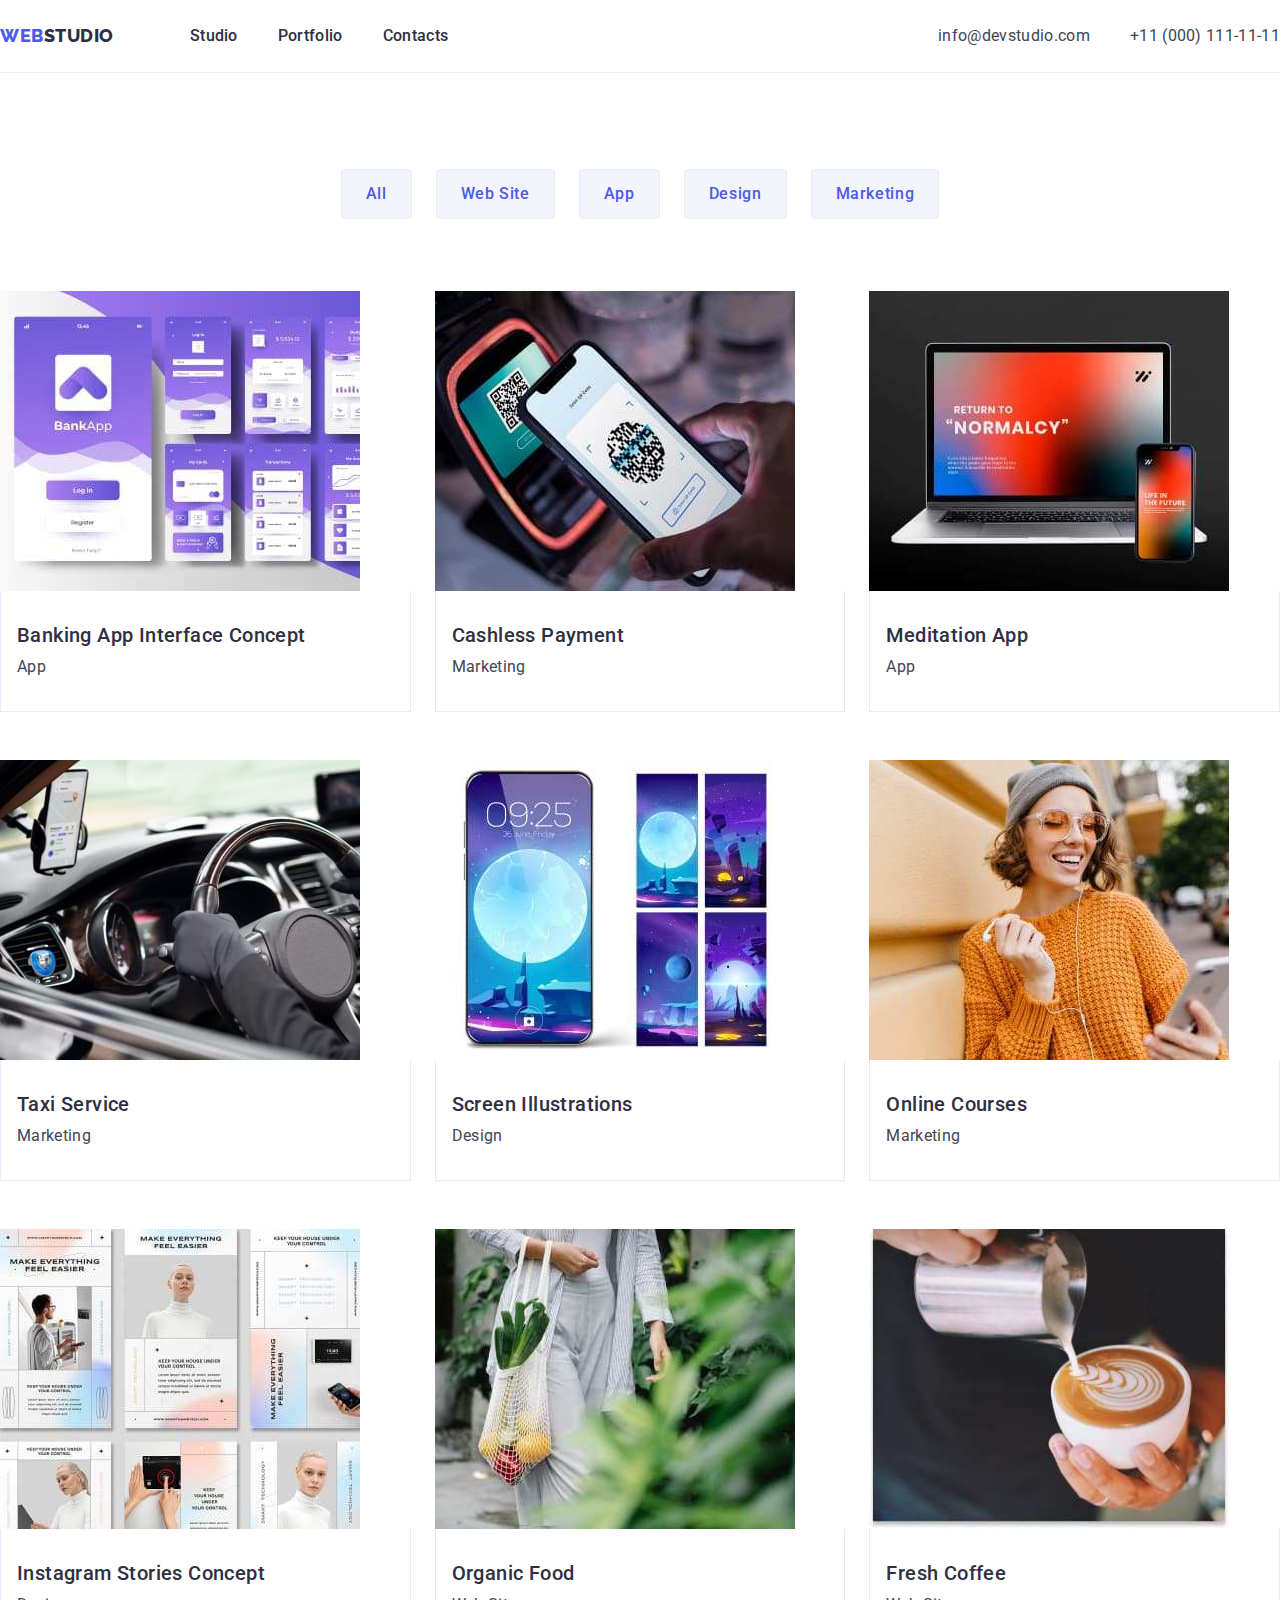
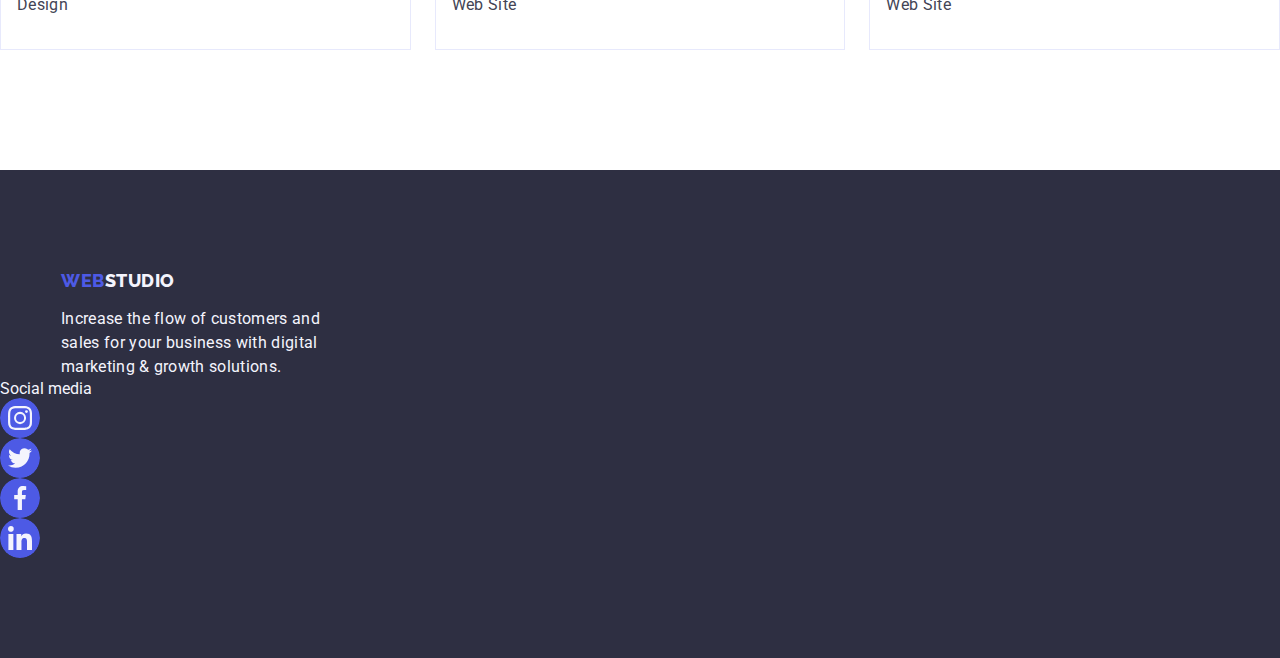
==== portfolio.html @ f2c5b23c "footer both pages" ====
<!DOCTYPE html>
<html lang="en">
  <head>
    <meta charset="UTF-8" />
    <meta name="description" content="Homework 2" />
    <meta name="viewport" content="width=device-width, initial-scale=1.0" />
    <title>Portfolio</title>

    <!-- Fonts -->
    <link rel="preconnect" href="https://fonts.googleapis.com" />
    <link rel="preconnect" href="https://fonts.gstatic.com" crossorigin />
    <link
      href="https://fonts.googleapis.com/css2?family=Raleway:wght@800&family=Roboto:wght@400;500;700;900&display=swap"
      rel="stylesheet"
    />
    <!--modern-normalize-->
    <link rel="stylesheet" href="https://cdnjs.cloudflare.com/ajax/libs/modern-normalize/2.0.0/modern-normalize.min.css" integrity="sha512-4xo8blKMVCiXpTaLzQSLSw3KFOVPWhm/TRtuPVc4WG6kUgjH6J03IBuG7JZPkcWMxJ5huwaBpOpnwYElP/m6wg==" crossorigin="anonymous" referrerpolicy="no-referrer" />
  <link rel="stylesheet" href="./css/styles.css">
  </head>
  <body class="body">
    <!-- Header -->
    <header class="header">
      <div class="container">
        <nav class="header-nav">
          <a class="header-logo-link link" href="./index.html"
            >WEB<span class="header-logo-text">Studio</span></a
          >
          <ul class="header-nav-list list">
            <li class="header-nav-item">
              <a class="header-nav-link link" href="./index.html">Studio</a>
            </li>
            <li class="header-nav-item">
              <a class="header-nav-link link" href="./portfolio.html">Portfolio</a>
            </li>
            <li class="header-nav-item">
              <a class="header-nav-link link" href="">Contacts</a>
            </li>
          </ul>
        </nav>
        <address class="header-adress">
          <ul class="header-adress-list list">
            <li class="header-adress-item">
              <a class="header-adress-link link" href="mailto:info@devstudio.com"
                >info@devstudio.com</a
              >
            </li>
            <li>
              <a class="header-adress-link link" href="tel:+110001111111">+11 (000) 111-11-11</a>
            </li>
          </ul>
        </address>
      </div>
    </header>
    <main>
      <!--Section button-->
      <section class="filters">
        <div class="container">
          <h1 class="visually-hidden">Portfolio</h1>
          <ul class="filters-buttons-list list">
            <li class="filters-buttons-item">
              <button class="filters-buttons-element" type="button">All</button>
            </li>
            <li class="filters-buttons-item">
              <button class="filters-buttons-element" type="button">Web Site</button>
            </li>
            <li class="filters-buttons-item">
              <button class="filters-buttons-element" type="button">App</button>
            </li>
            <li class="filters-buttons-item">
              <button class="filters-buttons-element" type="button">Design</button>
            </li>
            <li class="filters-buttons-item">
              <button class="filters-buttons-element" type="button">Marketing</button>
            </li>
          </ul>

          <ul class="grid list">
            <li class="grid-item">
              <a href="#" class="link">
                <img
                  class="grid-item-image"
                  src="./images/portfolio/img_banking_app.jpg"
                  alt="img_banking_app"
                  width="360"
                  height="300"
                />
                <div class="div-filters-item">
                  <h2 class="grid-item-title">Banking App Interface Concept</h2>
                  <p class="grid-item-subtitle">App</p>
                </div>
              </a>
            </li>
            <li class="grid-item">
              <a href="#" class="link">
                <img
                  class="grid-item-image"
                  src="./images/portfolio/img_cashless_payment.jpg"
                  alt="img_cashless_payment"
                  width="360"
                  height="300"
                />
                <div class="div-filters-item">
                  <h2 class="grid-item-title">Cashless Payment</h2>
                  <p class="grid-item-subtitle">Marketing</p>
                </div>
              </a>
            </li>
            <li class="grid-item">
              <a href="#" class="link">
                <img
                  class="grid-item-image"
                  src="./images/portfolio/img_meditation_app.jpg"
                  alt="img_meditation_app"
                  width="360"
                  height="300"
                />
                <div class="div-filters-item">
                  <h2 class="grid-item-title">Meditation App</h2>
                  <p class="grid-item-subtitle">App</p>
                </div>
              </a>
            </li>
            <li class="grid-item">
              <a href="#" class="link">
                <img
                  class="grid-item-image"
                  src="./images/portfolio/img_taxi_service.jpg"
                  alt="img_taxi_service"
                  width="360"
                  height="300"
                />
                <div class="div-filters-item">
                  <h2 class="grid-item-title">Taxi Service</h2>
                  <p class="grid-item-subtitle">Marketing</p>
                </div>
              </a>
            </li>

            <li class="grid-item">
              <a href="#" class="link">
                <img
                  class="grid-item-image"
                  src="./images/portfolio/img_screen_illustrations.jpg"
                  alt="img_screen_illustrations"
                  width="360"
                  height="300"
                />
                <div class="div-filters-item">
                  <h2 class="grid-item-title">Screen Illustrations</h2>
                  <p class="grid-item-subtitle">Design</p>
                </div>
              </a>
            </li>

            <li class="grid-item">
              <a href="#" class="link">
                <img
                  class="grid-item-image"
                  src="./images/portfolio/img_online_courses.jpg"
                  alt="img_online_courses"
                  width="360"
                  height="300"
                />
                <div class="div-filters-item">
                  <h2 class="grid-item-title">Online Courses</h2>
                  <p class="grid-item-subtitle">Marketing</p>
                </div>
              </a>
            </li>
            <li class="grid-item">
              <a href="#" class="link">
                <img
                  class="grid-item-image"
                  src="./images/portfolio/img_instagram_stories.jpg"
                  alt="img_instagram_stories"
                  width="360"
                  height="300"
                />
                <div class="div-filters-item">
                  <h2 class="grid-item-title">Instagram Stories Concept</h2>
                  <p class="grid-item-subtitle">Design</p>
                </div>
              </a>
            </li>
            <li class="grid-item">
              <a href="#" class="link">
                <img
                  class="grid-item-image"
                  src="./images/portfolio/img_organic_food.jpg"
                  alt="img_organic_food"
                  width="360"
                  height="300"
                />
                <div class="div-filters-item">
                  <h2 class="grid-item-title">Organic Food</h2>
                  <p class="grid-item-subtitle">Web Site</p>
                </div>
              </a>
            </li>
            <li class="grid-item">
              <a href="#" class="link">
                <img
                  class="grid-item-image"
                  src="./images/portfolio/img_fresh_coffee.jpg"
                  alt="img_fresh_coffee"
                  width="360"
                  height="300"
                />
                <div class="div-filters-item">
                  <h2 class="grid-item-title">Fresh Coffee</h2>
                  <p class="grid-item-subtitle">Web Site</p>
                </div>
              </a>
            </li>
          </ul>
        </div>
      </section>
    </main>
     <!-- Footer section -->
     <footer class="footer">
      <div class="footer-container">
        <div class="footer-info"></div>
        <a class="footer-logo-link link" href="./index.html"
          >WEB<span class="footer-logo-text">Studio</span></a
        >
        <p class="footer-subject">
          Increase the flow of customers and sales for your business with digital marketing & growth
          solutions.
        </p>
      </div>

      <div class="footer-links">
        <p class="footer-title">Social media</p>
        <ul class="list social-list">
          <li class="socials-link">
            <a
              class="footer-socials-link"
              href="https://instagram.com"
              target="_blank"
              rel="noopener noreferrer"
              aria-label="Instagram link"
            >
              <svg class="social-icon" width="24" height="24">
                <use href="./spike.svg#icon-instagram"></use>
              </svg>
            </a>
          </li>
          <li class="socials-link">
            <a
              class="footer-socials-link"
              href="https://twitter.com"
              target="_blank"
              rel="noopener noreferrer"
              aria-label="twitter link"
            >
              <svg class="social-icon" width="24" height="24">
                <use href="./spike.svg#icon-twitter"></use>
              </svg>
            </a>
          </li>
          <li class="socials-link">
            <a
              class="footer-socials-link"
              href="https://facebook.com"
              target="_blank"
              rel="noopener noreferrer"
              aria-label="Facebook link"
            >
              <svg class="social-icon" width="24" height="24">
                <use href="./spike.svg#icon-facebook"></use>
              </svg>
            </a>
          </li>
          <li class="socials-link">
            <a
              class="footer-socials-link"
              href="https://www.linkedin.com"
              target="_blank"
              rel="noopener noreferrer"
              aria-label="Linkedin link"
            >
              <svg class="social-icon" width="24" height="24">
                <use href="./spike.svg#icon-linkedin"></use>
              </svg>
            </a>
          </li>
        </ul>
      </div>
    </div>
  </footer>
  <script src="./modal.js"></script>
  </body>
</html>
---- css/styles.css ----
:root {
  /* Fonts */
  --roboto-font: 'Roboto', sans-serif;
  --raleway-font: 'Raleway', sans-serif;
  --iris-cl: #4d5ae5;
  --ocean-cl: #404bbf;
  --navyblue-cl: #2e2f42;
  --green-cl: #31d0aa;
  --slate-cl: #434455;
  --lightslate-cl: #8e8f99;
  --cornflower-cl: #e7e9fc;
  --cloud-cl: #f4f4fd;
  --navyblue-modal-cl: #2e2f42;
  --dairy-cl: #fcfcfc;
  --white-cl: #fff;
}

/*reset*/
h1,
h2,
h3,
h4,
h5,
h6,
p,
ul {
  margin: 0;
  padding: 0;
}

.body {
  font-family: var(--roboto-font);
  background-color: var(--white-cl);
  color: var(--slate-cl);
  margin: 0;
}

button {
  font: var(--roboto-font);
  background: none;
  border: none;
  cursor: pointer;
}

img {
  display: block;
}

.footer-container {
  width: 1158px;
  padding: 0 15px;
  margin: 0 auto;
}

.header .container {
  display: flex;
  align-items: center;
}

.list {
  list-style: none;
  margin: 0;
  padding-left: 0;
}

.link {
  text-decoration: none;
}

.header {
  border-bottom: 1px solid #e7e9fc;
}

.header-adress-list {
  display: flex;
  gap: 40px;
}

.footer {
  background-color: var(--navyblue);
  padding: 100px 0 100px;
}
.header-nav {
  display: flex;
  margin-right: auto;
  align-items: center;
}
.header-logo-link {
  margin-right: 76px;
  align-items: center;
}

.header-logo-link,
.footer-logo-link {
  display: inline-flex;
  font-family: var(--raleway-font);
  font-size: 18px;
  font-weight: 800;
  line-height: 1.17;
  letter-spacing: 0.54px;
  text-transform: uppercase;
  /*text-align: left;*/
  color: var(--iris-cl);
}

.header-logo-link:hover,
.header-logo-link:focus {
  color: var(--ocean-cl);
}

.header-logo-text {
  color: var(--navyblue-cl);
  font-family: var(--raleway-font-cl);
}

.footer-logo-text {
  font-family: var(--raleway-font-cl);
  color: var(--cloud-cl);
}

.header-nav-list {
  display: flex;
  gap: 40px;
}

.header-nav-list .header-nav-link a:hover,
.header-nav-list .header-nav-link a:focus,
.header-adress-list .header-adress-item a:hover,
.header-adress-list .header-adress-item a:focus {
  color: var(--ocean-cl);
}

.header-nav-item {
}
.header-nav-link {
  font-size: 16px;
  font-weight: 500;
  line-height: 1.5;
  letter-spacing: 0.02em;
  text-align: left;
  color: var(--navyblue-cl);
  padding: 24px 0;
  display: block;
}

.header-nav-link:hover,
.header-nav-link:focus {
  color: var(--ocean-cl);
}

.header-adress {
  font-size: 16px;
  line-height: 24px;
  letter-spacing: 0.02em;
  text-align: left;
  color: var(--slate-cl);
  font-style: normal;
}
.header-adress-item {
}
.header-adress-link {
  font-size: 16px;
  line-height: 24px;
  letter-spacing: 0.02em;
  text-align: left;
  color: var(--slate-cl);
  padding: 24px 0;
  display: block;
}

.hero-section {
  background-color: var(--navyblue-cl);
  padding: 188px 0;
}
.hero-section-title {
  font-size: 56px;
  font-weight: 700;
  line-height: 1.07em;
  letter-spacing: 0.02em;
  text-align: center;
  color: var(--white-cl);
  max-width: 496px;
  margin-right: auto;
  margin-left: auto;
  margin-bottom: 48px;
}
.hero-section-button {
  font-family: inherit;
  font-size: 16px;
  font-weight: 500;
  line-height: 24px;
  letter-spacing: 0.04em;
  background-color: var(--iris-cl);
  color: var(--white-cl);
  cursor: pointer;
  display: block;
  min-width: 169px;
  height: 56px;
  border: none;
  border-radius: 4px;
  margin-right: auto;
  margin-left: auto;
}

.hero-section-button:hover,
.hero-section-button:focus {
  background-color: var(--ocean-cl);
}

.features-section {
  padding-top: 120px;
  padding-bottom: 120px;
}
.visually-hidden {
  position: absolute;
  width: 1px;
  height: 1px;
  margin: -1px;
  border: 0;
  padding: 0;
  white-space: nowrap;
  clip-path: inset(100%);
  clip: rect(0 0 0 0);
  overflow: hidden;
}

.features-section-list {
  list-style: none;
  display: flex;
  gap: 24px;
}
.features-section-element {
  margin: 0;
  padding-left: 0;
  width: calc((100% - 72px) / 4);
}
.features-section-element-title {
  font-size: 20px;
  font-weight: 500;
  line-height: 24px;
  letter-spacing: 0.02em;
  /*text-align: left;*/
  color: var(--navyblue-cl);
  margin-bottom: 8px;
}
.features-section-element-description {
  font-size: 16px;
  line-height: 24px;
  letter-spacing: 0.02em;
  /*text-align: left;*/
  color: var(--slate-cl);
}
.projects-section {
  padding-bottom: 120px;
}

.projects-section-title {
  font-size: 36px;
  line-height: 1.11em;
  letter-spacing: 0.02em;
  text-align: center;
  color: var(--navyblue-cl);
  text-transform: capitalize;
  margin-bottom: 72px;
}
.team-section-title {
  font-size: 36px;
  line-height: 1.11em;
  letter-spacing: 0.02em;
  text-align: center;
  color: var(--navyblue-cl);
  text-transform: capitalize;
  margin-bottom: 72px;
}

.projects-section-list {
  display: flex;
  gap: 24px;
}
.projects-section-element {
  flex-basis: calc((100% - 3 * 24px) / 4);
  margin: 0;
  padding-left: 0;
}
.projects-section-image {
}

.team-member {
  padding: 32px 0;
}

.team-section {
  background-color: var(--cloud-cl);
  padding: 120px 0;
}

.team-section-list {
  display: flex;
  gap: 24px;
}
.team-section-element {
  background-color: var(--white-cl);
  flex-basis: calc((100% - 3 * 24px) / 4);
  border-radius: 0px 0px 4px 4px;
}
.team-section-image {
}
.team-section-name {
  font-size: 20px;
  font-weight: 500;
  line-height: 24px;
  letter-spacing: 0.02em;
  text-align: center;
  color: var(--navyblue-cl);
  margin-bottom: 8px;
}
.team-section-position {
  font-size: 16px;
  line-height: 24px;
  letter-spacing: 0.02em;
  text-align: center;
  color: var(--slate-cl);
}

.footer {
  background-color: var(--navyblue-cl);
  padding: 100px 0;
}

.footer,
.footer-subject {
  color: var(--cloud-cl);
}

.footer-subject {
  font-size: 16px;
  line-height: 1.5;
  letter-spacing: 0.02em;
  max-width: 264px;
}

/* portfolio css style*/

.div-filters-item {
  padding: 32px 16px;
  border: 1px solid #e7e9fc;
  border-top: none;
}
.header-nav {
}

.header-nav-list {
}
.header-nav-item {
}
.header-nav-link {
}
.header-adress {
}
.list {
}
.header-adress-item {
}
.header-adress-link {
}
.filters {
  padding: 96px 0 120px 0;
}

.filters-buttons-item {
}
.filters-buttons-element:hover,
.filters-buttons-element:focus {
  color: var(--white-cl);
  background-color: var(--ocean-cl);
  border: 1px solid transparent;
}

.filters-buttons-element {
  font-size: 16px;
  font-weight: 500;
  line-height: 24px;
  letter-spacing: 0.04em;
  text-align: center;
  background-color: var(--cloud-cl);
  color: var(--iris-cl);
  font-family: var(--roboto-font);
  cursor: pointer;
  padding: 12px 24px;
  border: 1px solid #e7e9fc;
  border-radius: 4px;
}

.filters-buttons-list {
  display: flex;
  justify-content: center;
  gap: 24px;
  margin-bottom: 72px;
}

.filter-active {
}
.grid {
  display: flex;
  flex-wrap: wrap;
  column-gap: 24px;
  row-gap: 48px;
}
.grid-item {
  width: calc((100% - 48px) / 3);
}
.grid-item-image {
}
.grid-item-title {
  font-size: 20px;
  font-weight: 500;
  line-height: 1.2em;
  letter-spacing: 0.02em;
  /* text-align: left;*/
  color: var(--navyblue-cl);
  margin-bottom: 8px;
}

.grid-item-subtitle {
  font-size: 16px;
  line-height: 24px;
  letter-spacing: 0.02em;
  text-align: left;
  color: var(--slate-cl);
}

.footer-logo-link {
  display: inline-block;
  margin-bottom: 16px;
}

.trumb {
  display: flex;
  align-items: center;
  justify-content: center;
  height: 112px;
  background-color: #f4f4fd;
  border-radius: 4px;
  margin-bottom: 8px;
}

.features-icon{
  border-radius: 4px;
  background: var(--CLOUD, #f4f4fd);
  flex-shrink: 0;
}

.team-icon{
  fill: var(--cl-icon-fill);
}

.team-section-list{
  display: flex;
  justify-content: center;
  gap: 24px;
}

/*section 5*/
.customers-section {
  padding-top: 120px;
  padding-bottom: 120px;
}

.customers-title {
  color: var(--NAVY-BLUE, #2e2f42);
  text-align: center;
  font-family: Roboto;
  font-size: 36px;
  font-style: normal;
  font-weight: 700;
  line-height: 40px;
  letter-spacing: 0.72px;
  text-transform: capitalize;
  line-height: 1.11;
  margin-bottom: 72px;
}
.section-customers-list {
  width: calc((100% - (24px * 5)) / 6);
  height: 88px;
}
.customers-list {
  display: flex;
  gap: 24px;
}

.customers-link {
  width: 100%;
  height: 100%;
  border-radius: 4px;
  display: flex;
  align-items: center;
  justify-content: center;
  color: var(--cl-subtle_text);
  border: 1px solid currentColor;
  transition: border-color 250ms cubic-bezier(0.4, 0, 0.2, 1),
    color 250ms cubic-bezier(0.4, 0, 0.2, 1);
}
.customers-link:hover,
.customers-link:focus {
  color: var(--cl-pressed_state);
}
.customers-icon {
  fill: currentColor;
}

.footer-links .social-list {
  gap: 16px;
  width: 40px;
}

.footer-links .footer-socials-link {
  display: flex; 
  justify-content: center;
  align-items: center;
  width: 100%;
  height: 100%;
  border-radius: 50%;
}
.socials-link {
  transition: background-color 250ms cubic-bezier(0.4, 0, 0.2, 1);
  width: 40px;
  height: 40px;
}
.social-icon {
  fill: var(--cl-icon-fill);
  background-color: var(--cl-primary_brand);
  transition: background-color 250ms cubic-bezier(0.4, 0, 0.2, 1);
  border-radius: 50%;
  width: 40px;
  height: 40px;
}
.footer-socials-link {
  background-color: var(--cl-primary_brand);
  display: flex;
  transition: background-color 250ms cubic-bezier(0.4, 0, 0.2, 1); 
}
.footer-links .footer-socials-link:hover,
.footer-links .footer-socials-link:focus {
  background-color: var(--cl-success);
}


.footer-info {
  margin-right: 120px;
}

.footer-logo {
  font-family: 'Raleway', sans-serif;
  background-color: var(--cl-dark);
  font-size: 18px;
  font-weight: 800;
  line-height: 1.17;
  letter-spacing: 0.03em;
  text-transform: uppercase;
  text-align: left;
  color: var(--cl-primary_brand);
  text-decoration: none;
  margin-bottom: 16px;
  display: inline-block;
}
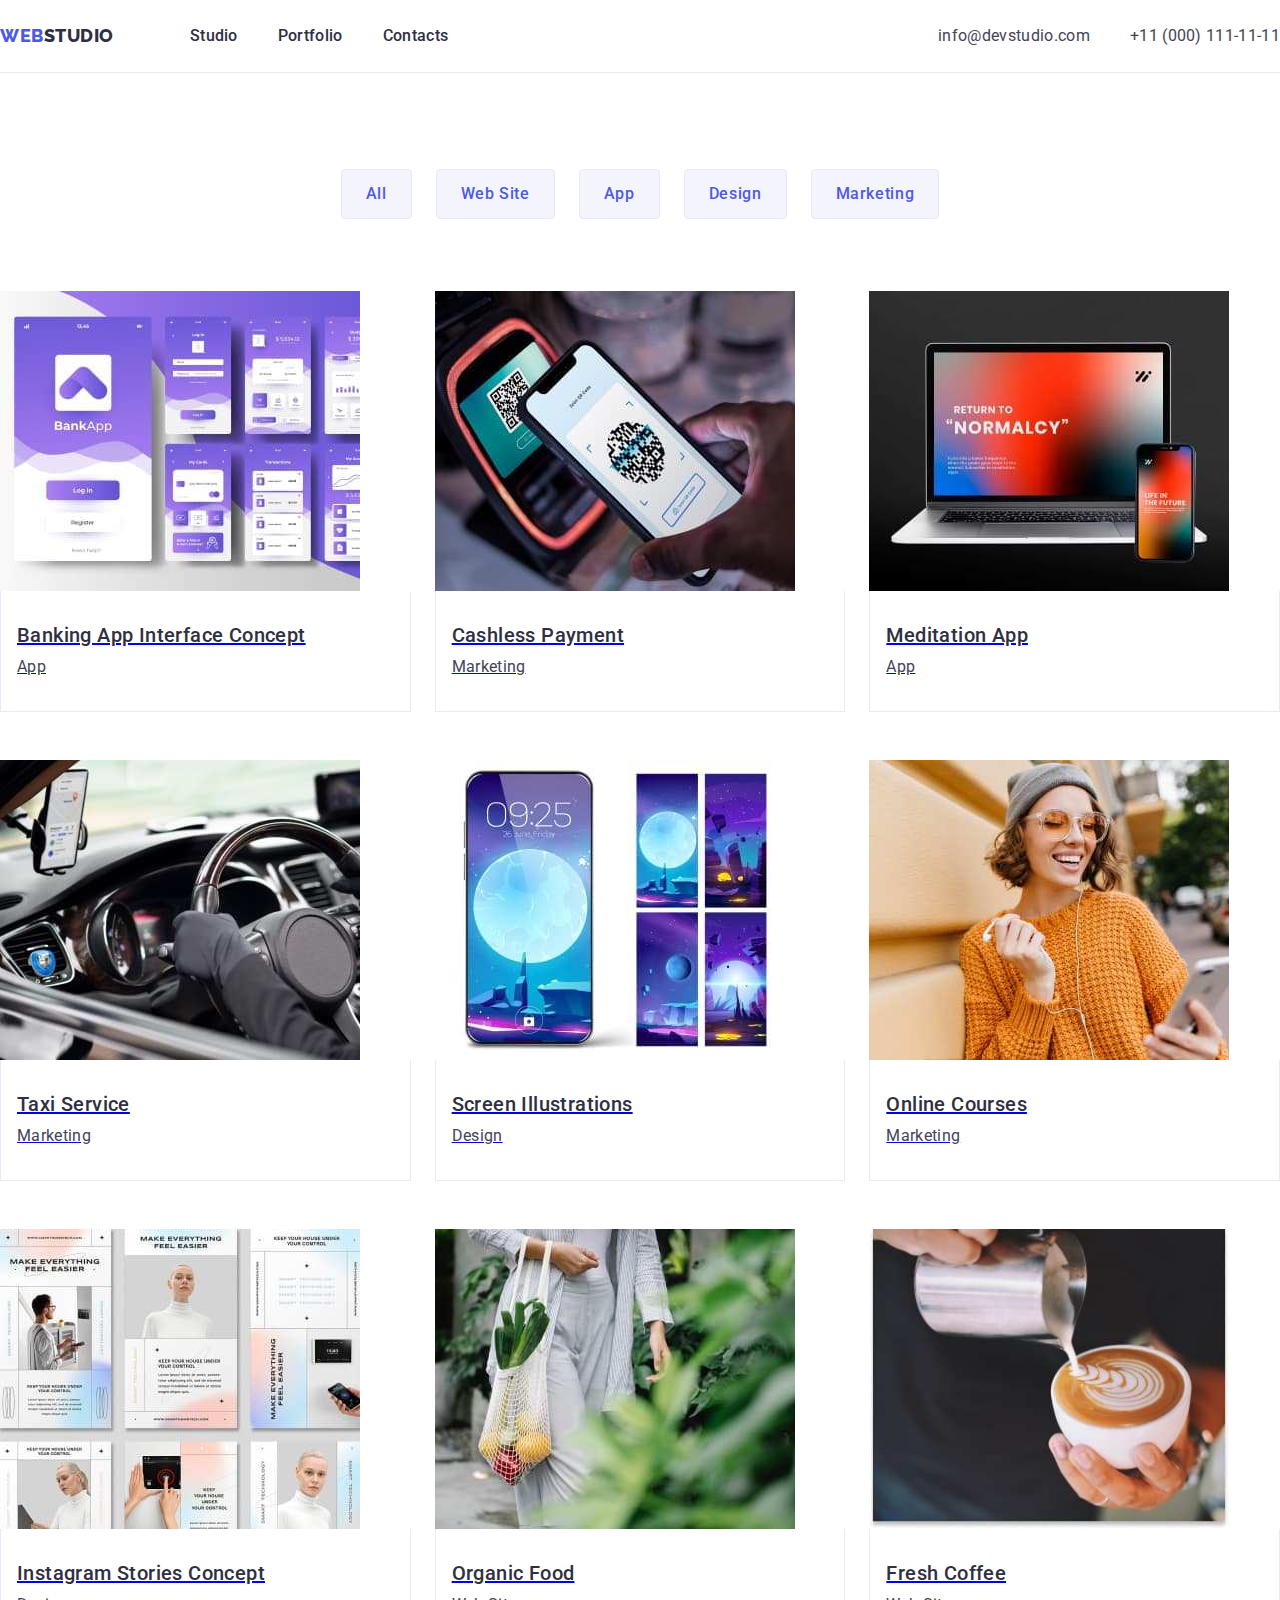
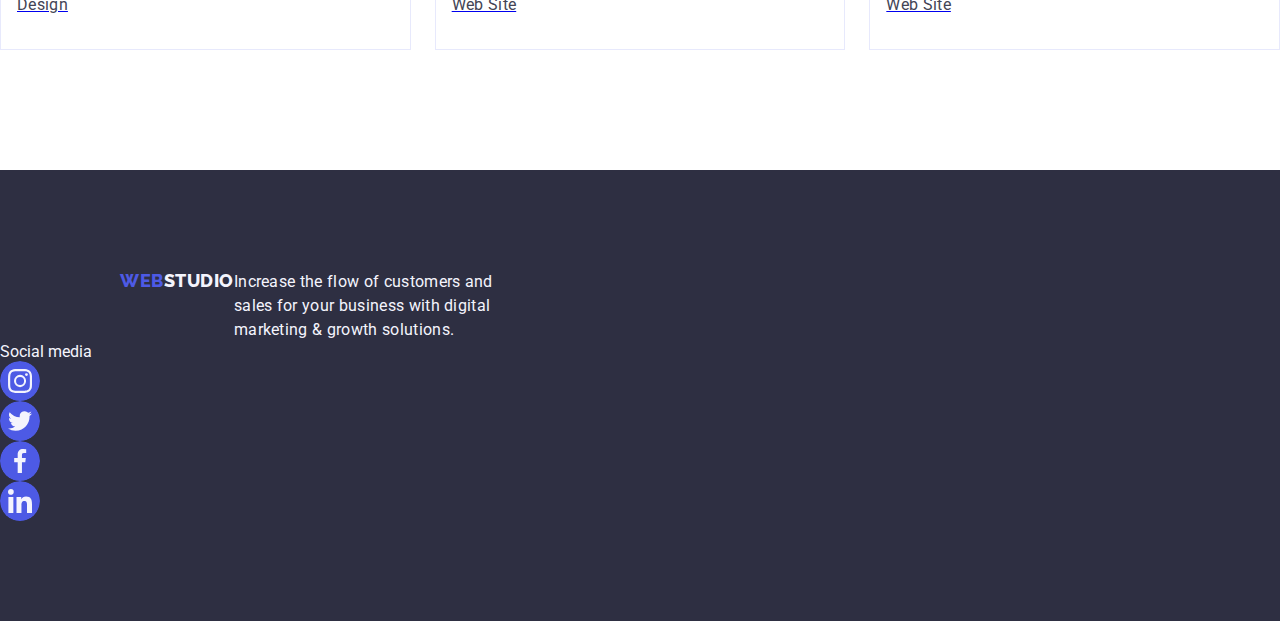
==== commit 92027143: "portfolio" ====
--- a/portfolio.html
+++ b/portfolio.html
@@ -52,7 +52,7 @@
       </div>
     </header>
     <main>
-      <!--Section button-->
+      <!--Main-->
       <section class="filters">
         <div class="container">
           <h1 class="visually-hidden">Portfolio</h1>
@@ -75,8 +75,9 @@
           </ul>
 
           <ul class="grid list">
-            <li class="grid-item">
-              <a href="#" class="link">
+            <li class="grid-item flex-element">
+              <a href="#" class="grid-link">
+                <div class="thumb"></div>
                 <img
                   class="grid-item-image"
                   src="./images/portfolio/img_banking_app.jpg"
@@ -84,14 +85,16 @@
                   width="360"
                   height="300"
                 />
+                
                 <div class="div-filters-item">
                   <h2 class="grid-item-title">Banking App Interface Concept</h2>
                   <p class="grid-item-subtitle">App</p>
                 </div>
               </a>
             </li>
-            <li class="grid-item">
-              <a href="#" class="link">
+            <li class="grid-item flex-element">
+              <a href="#" class="grid-link">
+                <div class="thumb"></div>
                 <img
                   class="grid-item-image"
                   src="./images/portfolio/img_cashless_payment.jpg"
@@ -105,8 +108,9 @@
                 </div>
               </a>
             </li>
-            <li class="grid-item">
-              <a href="#" class="link">
+            <li class="grid-item flex-element">
+              <a href="#" class="grid-link">
+                <div class="thumb"></div>
                 <img
                   class="grid-item-image"
                   src="./images/portfolio/img_meditation_app.jpg"
@@ -120,8 +124,9 @@
                 </div>
               </a>
             </li>
-            <li class="grid-item">
-              <a href="#" class="link">
+            <li class="grid-item flex-element">
+              <a href="#" class="grid-link">
+                <div class="thumb"></div>
                 <img
                   class="grid-item-image"
                   src="./images/portfolio/img_taxi_service.jpg"
@@ -136,8 +141,9 @@
               </a>
             </li>
 
-            <li class="grid-item">
-              <a href="#" class="link">
+            <li class="grid-item flex-element">
+              <a href="#" class="grid-link">
+                <div class="thumb"></div>
                 <img
                   class="grid-item-image"
                   src="./images/portfolio/img_screen_illustrations.jpg"
@@ -152,8 +158,9 @@
               </a>
             </li>
 
-            <li class="grid-item">
-              <a href="#" class="link">
+            <li class="grid-item flex-element">
+              <a href="#" class="grid-link">
+                <div class="thumb"></div>
                 <img
                   class="grid-item-image"
                   src="./images/portfolio/img_online_courses.jpg"
@@ -167,8 +174,9 @@
                 </div>
               </a>
             </li>
-            <li class="grid-item">
-              <a href="#" class="link">
+            <li class="grid-item flex-element">
+              <a href="#" class="grid-link">
+                <div class="thumb"></div>
                 <img
                   class="grid-item-image"
                   src="./images/portfolio/img_instagram_stories.jpg"
@@ -182,8 +190,9 @@
                 </div>
               </a>
             </li>
-            <li class="grid-item">
-              <a href="#" class="link">
+            <li class="grid-item flex-element">
+              <a href="#" class="grid-link">
+                <div class="thumb"></div>
                 <img
                   class="grid-item-image"
                   src="./images/portfolio/img_organic_food.jpg"
@@ -197,8 +206,9 @@
                 </div>
               </a>
             </li>
-            <li class="grid-item">
-              <a href="#" class="link">
+            <li class="grid-item flex-element">
+              <a href="#" class="grid-link">
+                <div class="thumb">
                 <img
                   class="grid-item-image"
                   src="./images/portfolio/img_fresh_coffee.jpg"
@@ -206,6 +216,7 @@
                   width="360"
                   height="300"
                 />
+                
                 <div class="div-filters-item">
                   <h2 class="grid-item-title">Fresh Coffee</h2>
                   <p class="grid-item-subtitle">Web Site</p>
--- a/css/styles.css
+++ b/css/styles.css
@@ -47,9 +47,8 @@
 }
 
 .footer-container {
-  width: 1158px;
-  padding: 0 15px;
-  margin: 0 auto;
+  display: flex;
+  align-items: baseline;
 }
 
 .header .container {
@@ -78,7 +77,8 @@
 
 .footer {
   background-color: var(--navyblue);
-  padding: 100px 0 100px;
+  padding-bottom: 100px;
+  padding-top: 100px;
 }
 .header-nav {
   display: flex;
@@ -198,8 +198,10 @@
   height: 56px;
   border: none;
   border-radius: 4px;
-  margin-right: auto;
-  margin-left: auto;
+  margin: 0 auto;
+  padding: 16px 32px;
+  box-shadow: 0px 4px 4px 0px rgba(0, 0, 0, 0.15);
+  transition: background-color 250ms cubic-bezier(0.4, 0, 0.2, 1);
 }
 
 .hero-section-button:hover,
@@ -562,4 +564,31 @@
   text-decoration: none;
   margin-bottom: 16px;
   display: inline-block;
-}+}
+
+.team-social-link {
+  width: 100%;
+  height: 100%;
+
+  background-color: #4d5ae5;
+  border-radius: 50%;
+  display: flex;
+  align-items: center;
+  justify-content: center;
+  width: 40px;
+  height: 40px;
+  fill: #f4f4fd;
+  border: 1px solid #4d5ae5;
+  transition: background-color 250ms cubic-bezier(0.4, 0, 0.2, 1);
+}
+
+.team-social-link:hover,
+.team-social-link:focus {
+  background-color: #404bbf;
+}
+
+.grid-link {
+  display: block;
+  transition: box-shadow 250ms cubic-bezier(0.4, 0, 0.2, 1);
+}
+
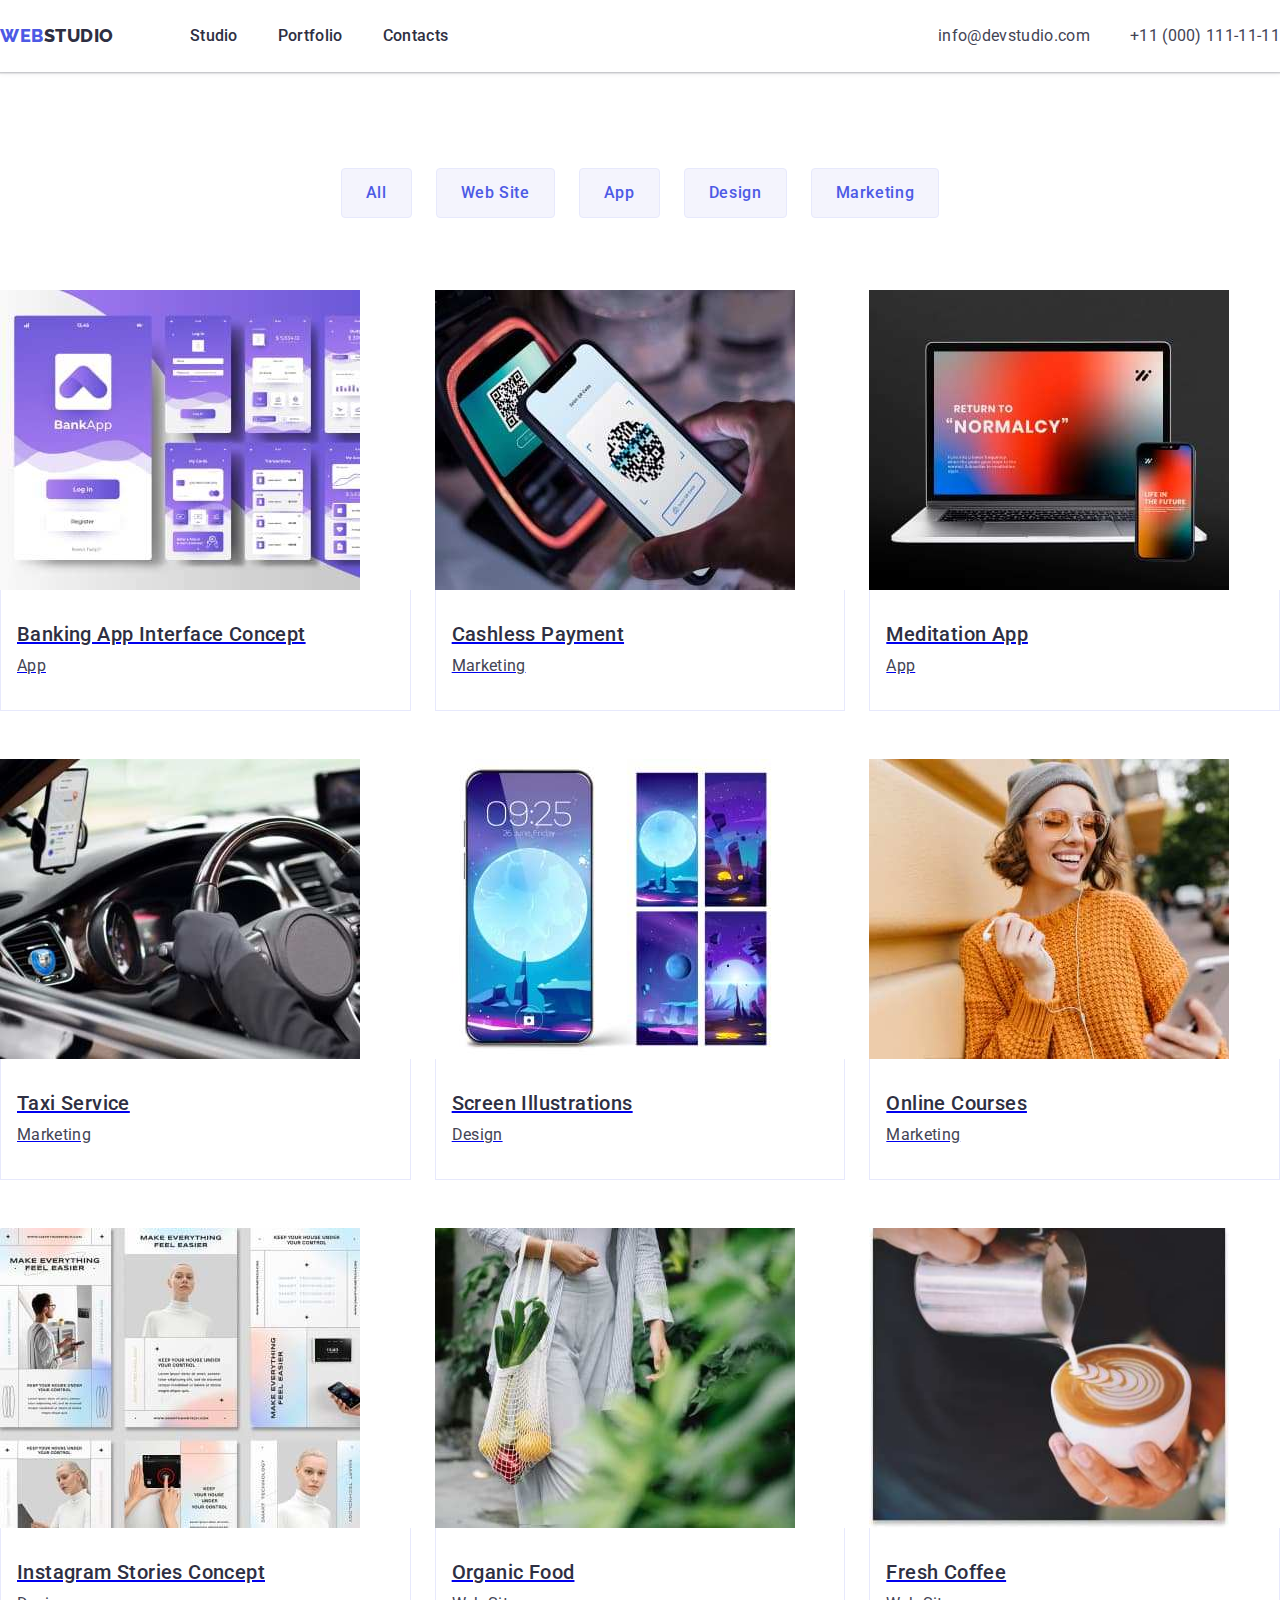
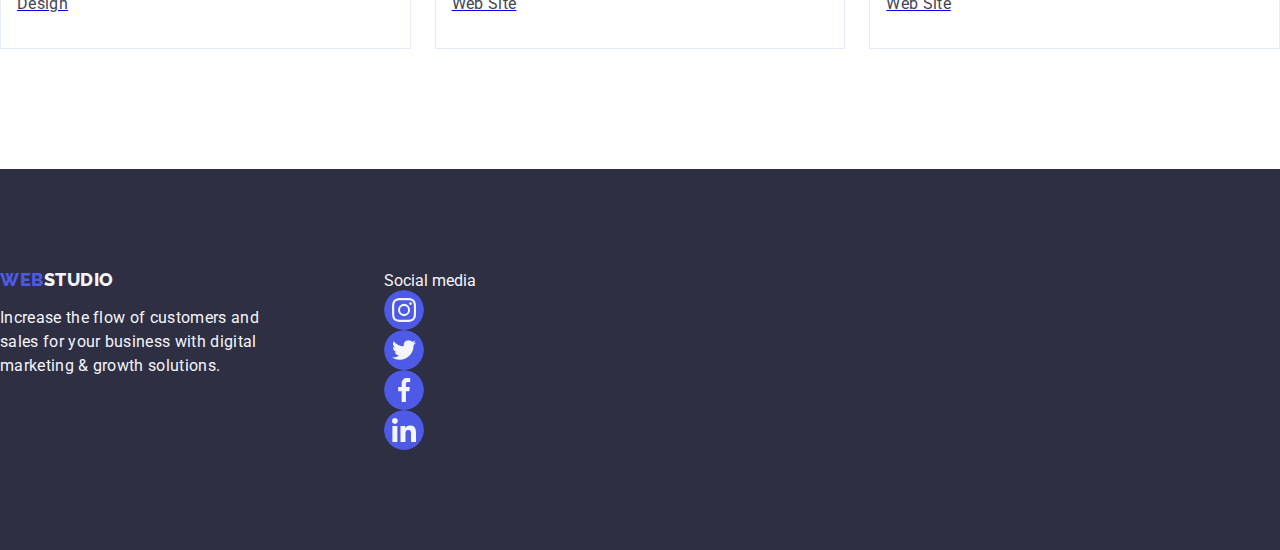
==== commit 2f2ffbfe: "footer fix <div class" ====
--- a/portfolio.html
+++ b/portfolio.html
@@ -230,7 +230,7 @@
      <!-- Footer section -->
      <footer class="footer">
       <div class="footer-container">
-        <div class="footer-info"></div>
+        <div class="footer-info">
         <a class="footer-logo-link link" href="./index.html"
           >WEB<span class="footer-logo-text">Studio</span></a
         >
@@ -252,7 +252,7 @@
               aria-label="Instagram link"
             >
               <svg class="social-icon" width="24" height="24">
-                <use href="./spike.svg#icon-instagram"></use>
+                <use href="./images/icons.svg#icon-instagram"></use>
               </svg>
             </a>
           </li>
@@ -265,7 +265,7 @@
               aria-label="twitter link"
             >
               <svg class="social-icon" width="24" height="24">
-                <use href="./spike.svg#icon-twitter"></use>
+                <use href="./images/icons.svg#icon-twitter"></use>
               </svg>
             </a>
           </li>
@@ -278,7 +278,7 @@
               aria-label="Facebook link"
             >
               <svg class="social-icon" width="24" height="24">
-                <use href="./spike.svg#icon-facebook"></use>
+                <use href="./images/icons.svg#icon-facebook"></use>
               </svg>
             </a>
           </li>
@@ -291,7 +291,7 @@
               aria-label="Linkedin link"
             >
               <svg class="social-icon" width="24" height="24">
-                <use href="./spike.svg#icon-linkedin"></use>
+                <use href="./images/icons.svg#icon-linkedin"></use>
               </svg>
             </a>
           </li>
--- a/css/styles.css
+++ b/css/styles.css
@@ -67,7 +67,9 @@
 }
 
 .header {
-  border-bottom: 1px solid #e7e9fc;
+  border-bottom: 1px solid var(--cl-accent);
+  box-shadow: 0px 2px 1px rgba(46, 47, 66, 0.08), 0px 1px 1px rgba(46, 47, 66, 0.16),
+    0px 1px 6px rgba(46, 47, 66, 0.08);
 }
 
 .header-adress-list {
@@ -82,8 +84,10 @@
 }
 .header-nav {
   display: flex;
+  align-items: center;
   margin-right: auto;
-  align-items: center;
+  position: relative;
+  color: (--ocean-cl);
 }
 .header-logo-link {
   margin-right: 76px;
@@ -171,6 +175,18 @@
 .hero-section {
   background-color: var(--navyblue-cl);
   padding: 188px 0;
+  margin: 0 auto;
+  background-color: var(--cl-dark);
+  padding: 188px 0 188px;
+  background-image: url('../images/hero/people-office.jpg');
+  background-repeat: no-repeat;
+  background-position: center;
+  background-size: cover;
+  max-width: 1440px;
+  height: 600px;
+  flex-shrink: 0;
+  background-image: linear-gradient(rgba(46, 47, 66, 0.7), rgba(46, 47, 66, 0.7)),
+    url('../images/hero/people-office.jpg');
 }
 .hero-section-title {
   font-size: 56px;
@@ -592,3 +608,61 @@
   transition: box-shadow 250ms cubic-bezier(0.4, 0, 0.2, 1);
 }
 
+
+.modal-container {
+  position: fixed;
+  top:0;
+  left:0;
+  width: 100%;
+  height: 100%;
+  background-color: rgba(46, 47, 66, 0.4);
+  transition: opacity 250ms cubic-bezier(0.4, 0, 0.2, 1), visibility 250ms cubic-bezier(0.4, 0, 0.2, 1);
+}
+
+.is-hidden {
+  opacity: 0;
+  visibility: hidden;
+  pointer-events: none;
+}
+.modal {
+  position: fixed;
+  top: 50%;
+  left: 50%;
+  transform: translate(-50%, -50%) scale(1); 
+  width: 408px;
+  min-height: 584px;
+  position: absolute;
+  background: var(--cl-modal_background); 
+  box-shadow: 0px 1px 1px rgba(0, 0, 0, 0.14), 0px 1px 3px rgba(0, 0, 0, 0.12), 0px 2px 1px rgba(0, 0, 0, 0.2);
+  border-radius: 4px;
+  transition: transform 250ms cubic-bezier(0.4, 0, 0.2, 1); 
+}
+
+.modal-btn {
+  position: absolute;
+  top: 24px;
+  right: 24px;
+  width: 24px;
+  height: 24px; 
+  border-radius: 50%; 
+  display: flex; 
+  align-items: center; 
+  justify-content: center; 
+  background-color: #e7e9fc; 
+  border: 1px solid rgba(0, 0, 0, 0.1);
+  padding: 0;
+  cursor: pointer;
+  transition: background-color 250ms cubic-bezier(0.4, 0, 0.2, 1), border 250ms cubic-bezier(0.4, 0, 0.2, 1); 
+}
+.modal-btn:hover,
+.modal-btn:focus {
+  border: none;
+  background-color: var(--cl-pressed_state);
+}
+.modal-btn:hover > .modal-btn-img ,
+.modal-btn:focus > .modal-btn-img{
+  fill: #ffffff;
+}
+.modal-btn-img {
+  transition: fill 250ms cubic-bezier(0.4, 0, 0.2, 1);
+}
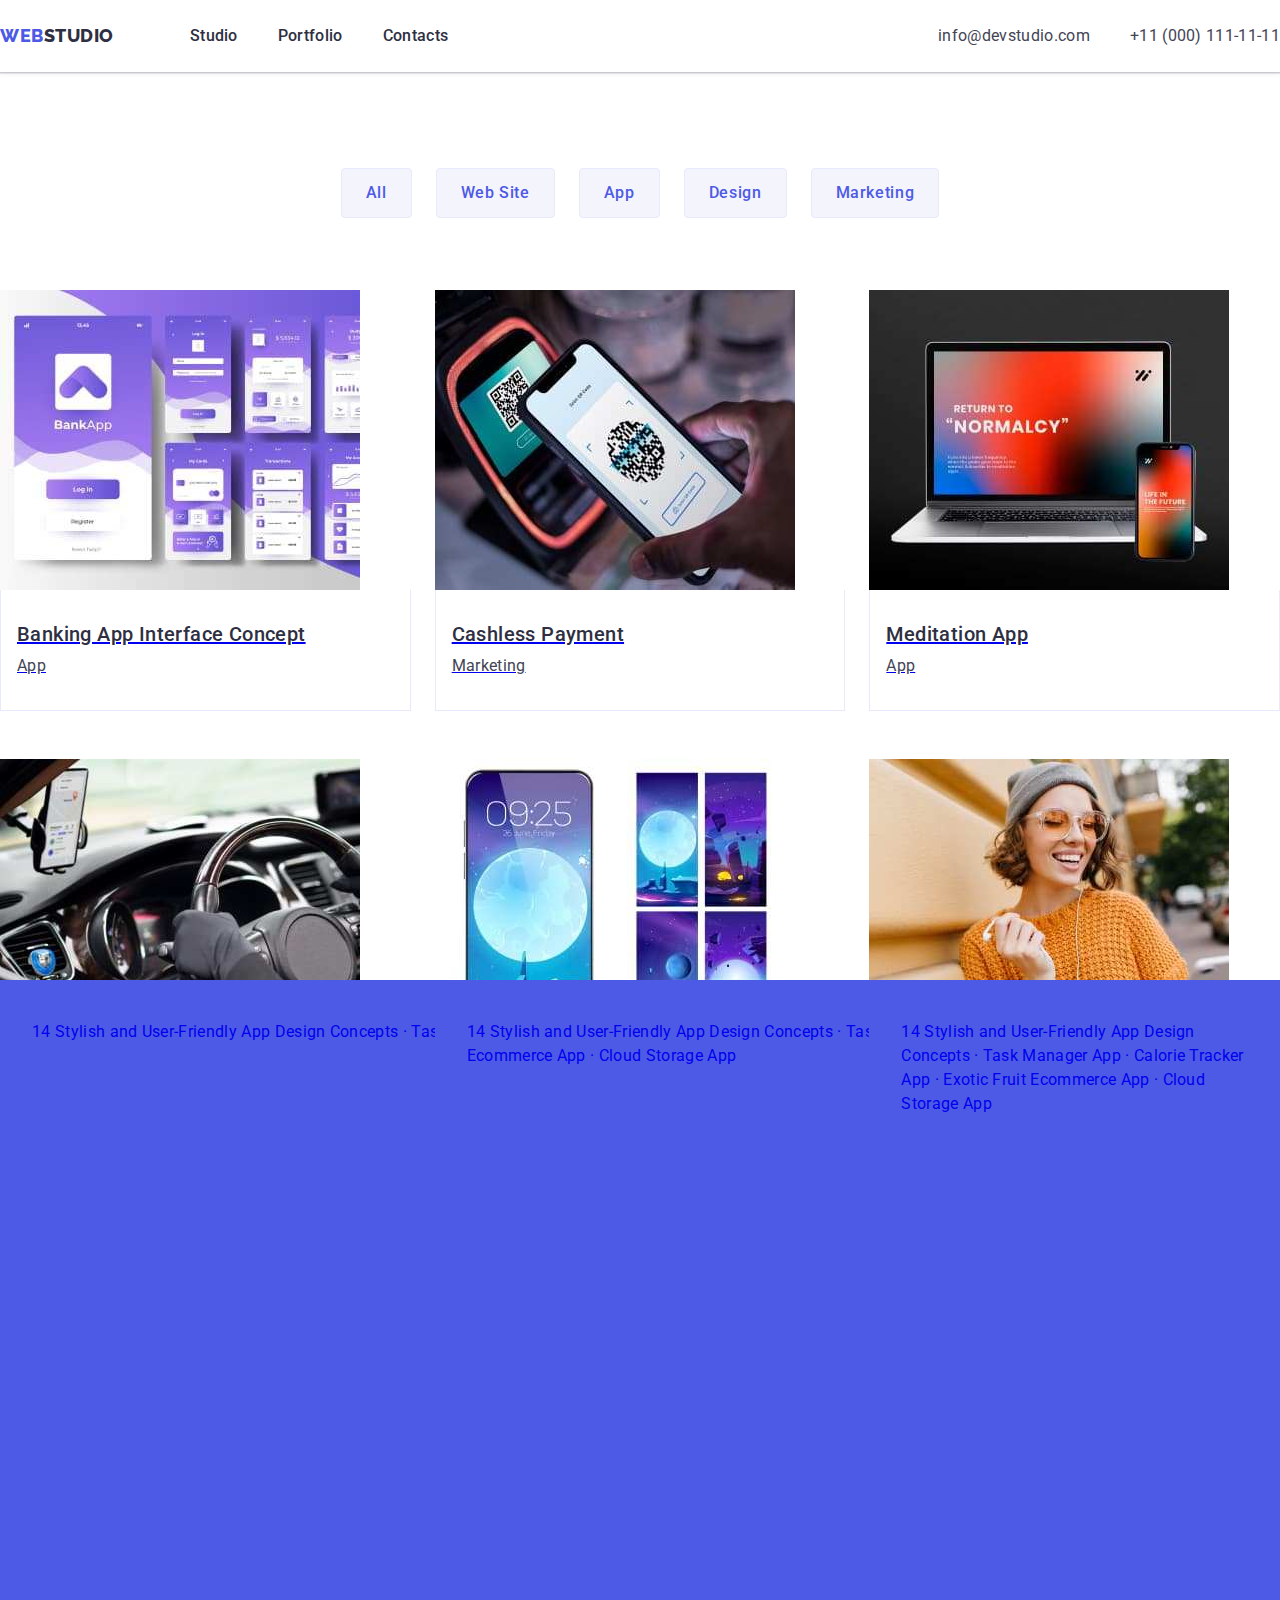
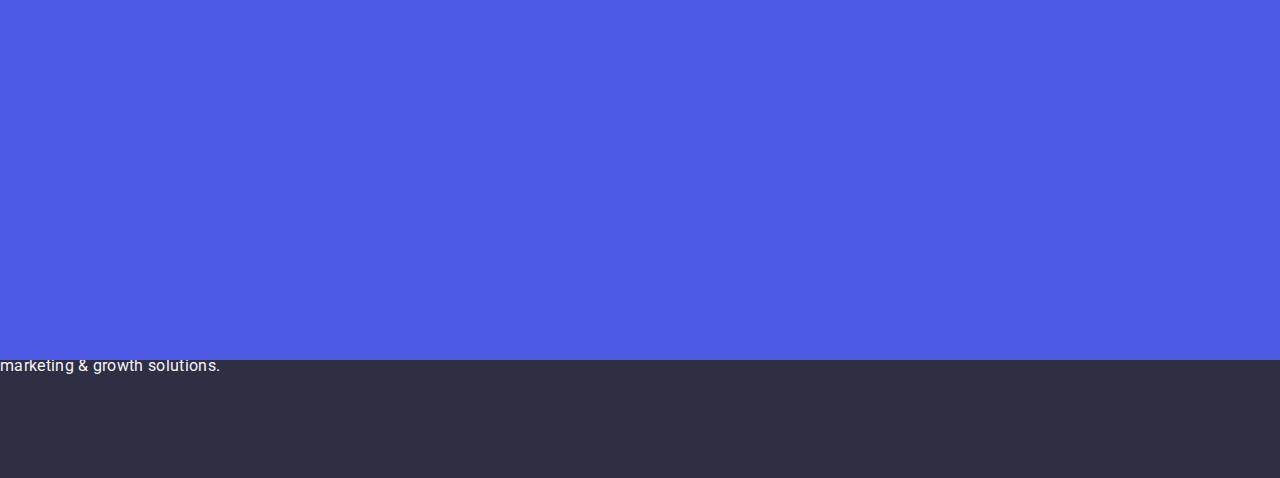
==== commit 5cd55ef4: "fix" ====
--- a/portfolio.html
+++ b/portfolio.html
@@ -77,7 +77,7 @@
           <ul class="grid list">
             <li class="grid-item flex-element">
               <a href="#" class="grid-link">
-                <div class="thumb"></div>
+                <div class="thumb">
                 <img
                   class="grid-item-image"
                   src="./images/portfolio/img_banking_app.jpg"
@@ -85,7 +85,10 @@
                   width="360"
                   height="300"
                 />
-                
+                <p class="overlay overlay-text">14 Stylish and User-Friendly App Design Concepts · Task Manager App · Calorie Tracker App · Exotic Fruit Ecommerce
+                  App · Cloud Storage App
+                 </p>
+                 </div>
                 <div class="div-filters-item">
                   <h2 class="grid-item-title">Banking App Interface Concept</h2>
                   <p class="grid-item-subtitle">App</p>
@@ -94,7 +97,7 @@
             </li>
             <li class="grid-item flex-element">
               <a href="#" class="grid-link">
-                <div class="thumb"></div>
+                <div class="thumb">
                 <img
                   class="grid-item-image"
                   src="./images/portfolio/img_cashless_payment.jpg"
@@ -102,6 +105,10 @@
                   width="360"
                   height="300"
                 />
+                <p class="overlay overlay-text">14 Stylish and User-Friendly App Design Concepts · Task Manager App · Calorie Tracker App · Exotic Fruit Ecommerce
+                  App · Cloud Storage App
+                 </p>
+                 </div>
                 <div class="div-filters-item">
                   <h2 class="grid-item-title">Cashless Payment</h2>
                   <p class="grid-item-subtitle">Marketing</p>
@@ -110,7 +117,7 @@
             </li>
             <li class="grid-item flex-element">
               <a href="#" class="grid-link">
-                <div class="thumb"></div>
+                <div class="thumb">
                 <img
                   class="grid-item-image"
                   src="./images/portfolio/img_meditation_app.jpg"
@@ -118,6 +125,10 @@
                   width="360"
                   height="300"
                 />
+                <p class="overlay overlay-text">14 Stylish and User-Friendly App Design Concepts · Task Manager App · Calorie Tracker App · Exotic Fruit Ecommerce
+                  App · Cloud Storage App
+                 </p>
+                 </div>
                 <div class="div-filters-item">
                   <h2 class="grid-item-title">Meditation App</h2>
                   <p class="grid-item-subtitle">App</p>
@@ -126,7 +137,7 @@
             </li>
             <li class="grid-item flex-element">
               <a href="#" class="grid-link">
-                <div class="thumb"></div>
+                <div class="thumb">
                 <img
                   class="grid-item-image"
                   src="./images/portfolio/img_taxi_service.jpg"
@@ -134,6 +145,10 @@
                   width="360"
                   height="300"
                 />
+                <p class="overlay overlay-text">14 Stylish and User-Friendly App Design Concepts · Task Manager App · Calorie Tracker App · Exotic Fruit Ecommerce
+                  App · Cloud Storage App
+                 </p>
+                 </div>
                 <div class="div-filters-item">
                   <h2 class="grid-item-title">Taxi Service</h2>
                   <p class="grid-item-subtitle">Marketing</p>
@@ -143,7 +158,7 @@
 
             <li class="grid-item flex-element">
               <a href="#" class="grid-link">
-                <div class="thumb"></div>
+                <div class="thumb">
                 <img
                   class="grid-item-image"
                   src="./images/portfolio/img_screen_illustrations.jpg"
@@ -151,6 +166,10 @@
                   width="360"
                   height="300"
                 />
+                <p class="overlay overlay-text">14 Stylish and User-Friendly App Design Concepts · Task Manager App · Calorie Tracker App · Exotic Fruit Ecommerce
+                  App · Cloud Storage App
+                 </p>
+                 </div>
                 <div class="div-filters-item">
                   <h2 class="grid-item-title">Screen Illustrations</h2>
                   <p class="grid-item-subtitle">Design</p>
@@ -160,7 +179,7 @@
 
             <li class="grid-item flex-element">
               <a href="#" class="grid-link">
-                <div class="thumb"></div>
+                <div class="thumb">
                 <img
                   class="grid-item-image"
                   src="./images/portfolio/img_online_courses.jpg"
@@ -168,6 +187,10 @@
                   width="360"
                   height="300"
                 />
+                <p class="overlay overlay-text">14 Stylish and User-Friendly App Design Concepts · Task Manager App · Calorie Tracker App · Exotic Fruit Ecommerce
+                  App · Cloud Storage App
+                 </p>
+                 </div>
                 <div class="div-filters-item">
                   <h2 class="grid-item-title">Online Courses</h2>
                   <p class="grid-item-subtitle">Marketing</p>
@@ -176,7 +199,7 @@
             </li>
             <li class="grid-item flex-element">
               <a href="#" class="grid-link">
-                <div class="thumb"></div>
+                <div class="thumb">
                 <img
                   class="grid-item-image"
                   src="./images/portfolio/img_instagram_stories.jpg"
@@ -184,6 +207,10 @@
                   width="360"
                   height="300"
                 />
+                <p class="overlay overlay-text">14 Stylish and User-Friendly App Design Concepts · Task Manager App · Calorie Tracker App · Exotic Fruit Ecommerce
+                  App · Cloud Storage App
+                 </p>
+                 </div>
                 <div class="div-filters-item">
                   <h2 class="grid-item-title">Instagram Stories Concept</h2>
                   <p class="grid-item-subtitle">Design</p>
@@ -192,7 +219,7 @@
             </li>
             <li class="grid-item flex-element">
               <a href="#" class="grid-link">
-                <div class="thumb"></div>
+                <div class="thumb">
                 <img
                   class="grid-item-image"
                   src="./images/portfolio/img_organic_food.jpg"
@@ -200,6 +227,10 @@
                   width="360"
                   height="300"
                 />
+                <p class="overlay overlay-text">14 Stylish and User-Friendly App Design Concepts · Task Manager App · Calorie Tracker App · Exotic Fruit Ecommerce
+                  App · Cloud Storage App
+                 </p>
+                 </div>
                 <div class="div-filters-item">
                   <h2 class="grid-item-title">Organic Food</h2>
                   <p class="grid-item-subtitle">Web Site</p>
@@ -216,7 +247,10 @@
                   width="360"
                   height="300"
                 />
-                
+                <p class="overlay overlay-text">14 Stylish and User-Friendly App Design Concepts · Task Manager App · Calorie Tracker App · Exotic Fruit Ecommerce
+                  App · Cloud Storage App
+                 </p>
+                 </div>
                 <div class="div-filters-item">
                   <h2 class="grid-item-title">Fresh Coffee</h2>
                   <p class="grid-item-subtitle">Web Site</p>
--- a/css/styles.css
+++ b/css/styles.css
@@ -531,6 +531,10 @@
   width: 40px;
 }
 
+.social-list {
+  display: flex; 
+}
+
 .footer-links .footer-socials-link {
   display: flex; 
   justify-content: center;
@@ -552,6 +556,15 @@
   width: 40px;
   height: 40px;
 }
+
+.footer-title {
+  margin-bottom: 16px;
+  font-weight: 500;
+  color: var(--cl-white_background);
+  line-height: 1.5;
+  letter-spacing: 0.02em;
+}
+
 .footer-socials-link {
   background-color: var(--cl-primary_brand);
   display: flex;
@@ -666,3 +679,16 @@
 .modal-btn-img {
   transition: fill 250ms cubic-bezier(0.4, 0, 0.2, 1);
 }
+
+.overlay-text {
+  position: absolute;
+  top: 0;
+  line-height: 1.5;
+  letter-spacing: 0.02em;
+  color: var(--cl-light);
+  padding: 40px 32px; 
+  background-color: #4d5ae5; 
+  transform: translateY(100%);
+  transition: transform 250ms cubic-bezier(0.4, 0, 0.2, 1);
+  height: 100%;
+}
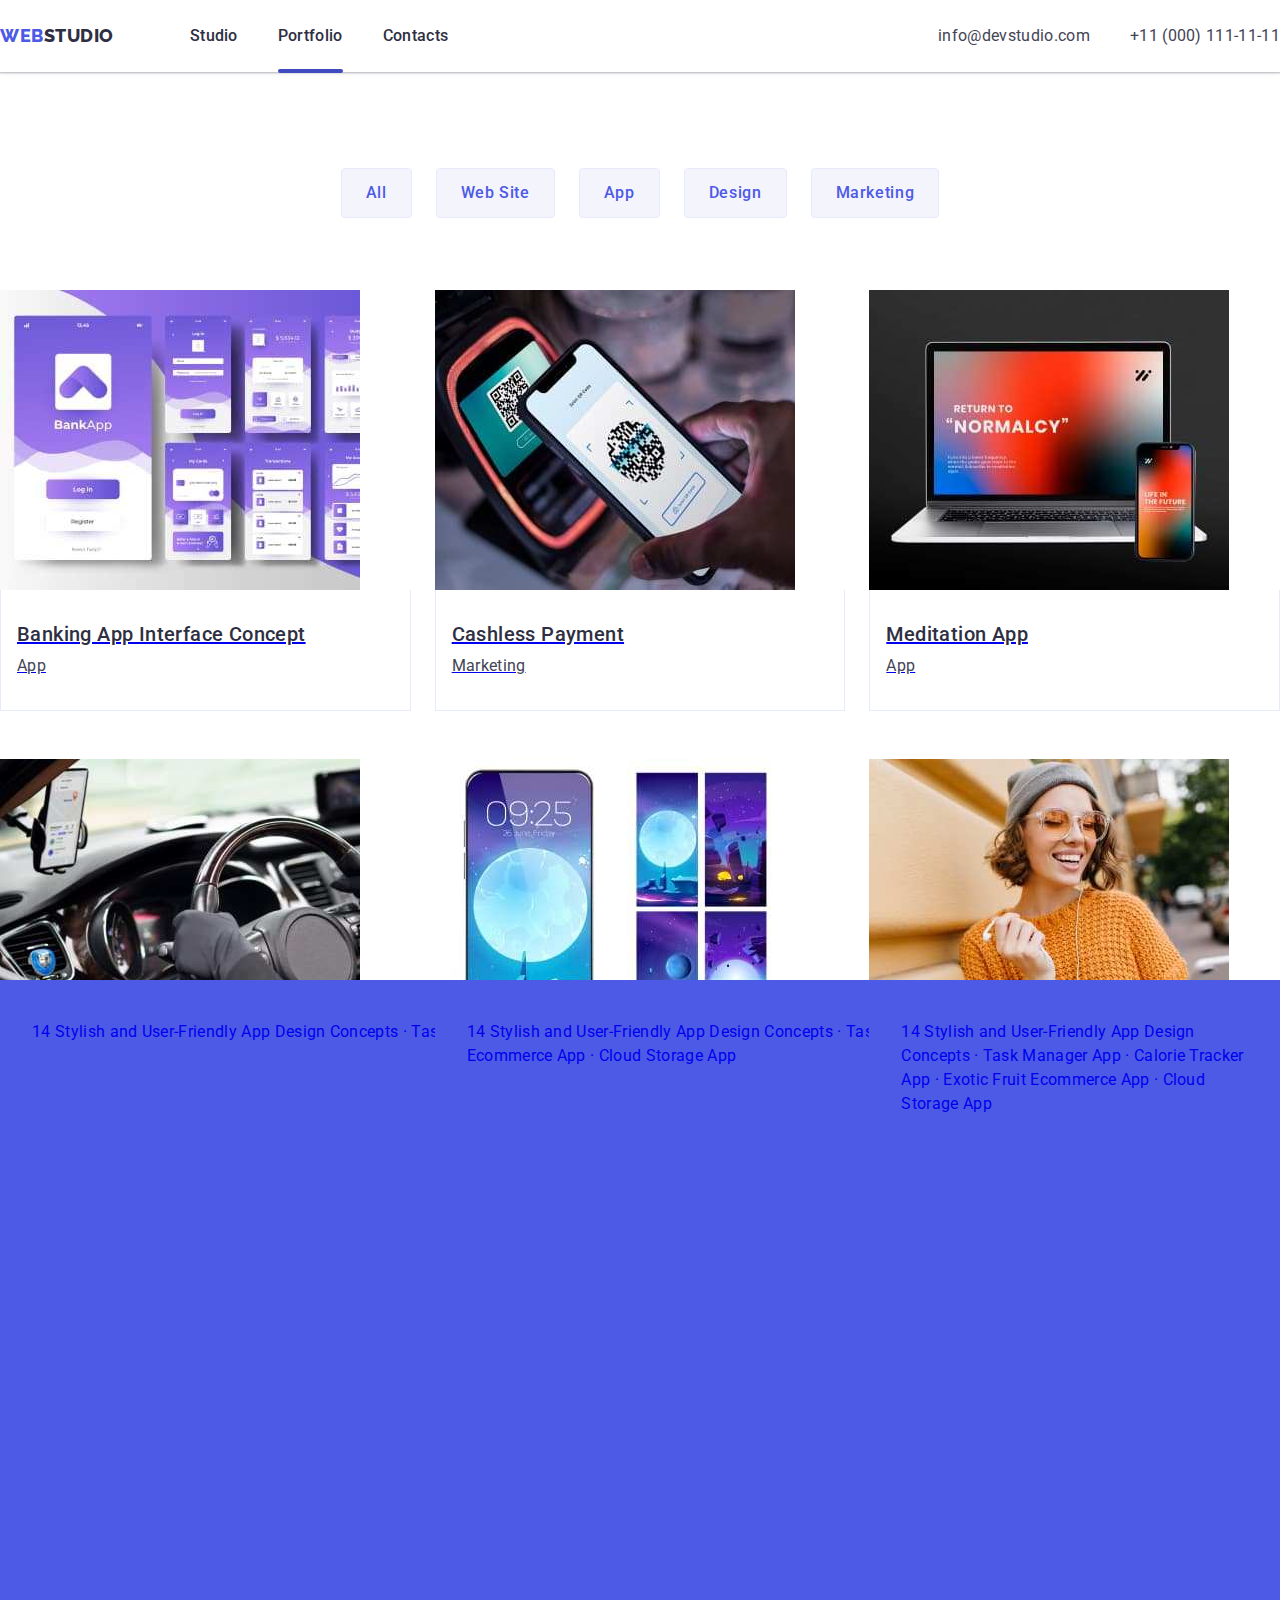
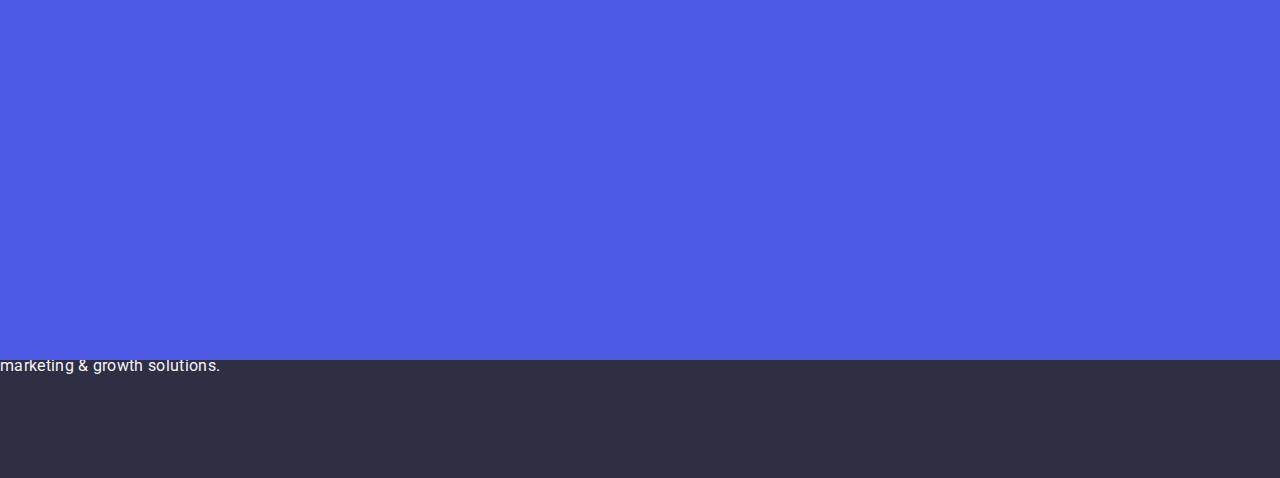
==== commit 1f969355: "fix header" ====
--- a/portfolio.html
+++ b/portfolio.html
@@ -30,7 +30,7 @@
               <a class="header-nav-link link" href="./index.html">Studio</a>
             </li>
             <li class="header-nav-item">
-              <a class="header-nav-link link" href="./portfolio.html">Portfolio</a>
+              <a class="header-nav-link link current" href="./portfolio.html">Portfolio</a>
             </li>
             <li class="header-nav-item">
               <a class="header-nav-link link" href="">Contacts</a>
--- a/css/styles.css
+++ b/css/styles.css
@@ -135,6 +135,9 @@
 }
 
 .header-nav-item {
+  position: relative;
+  color: #404bbf;
+  transition: color 250ms cubic-bezier(0.4, 0, 0.2, 1);
 }
 .header-nav-link {
   font-size: 16px;
@@ -692,3 +695,18 @@
   transition: transform 250ms cubic-bezier(0.4, 0, 0.2, 1);
   height: 100%;
 }
+
+.header-nav-link .current{
+  position: relative;
+  color: #404bbf;
+}
+.current::after {
+  position: absolute;
+  content: "";
+  left: 0;
+  bottom: -1px;
+  height: 4px;
+  width: 100%;
+  background-color: #404bbf;
+  border-radius: 2px;
+}
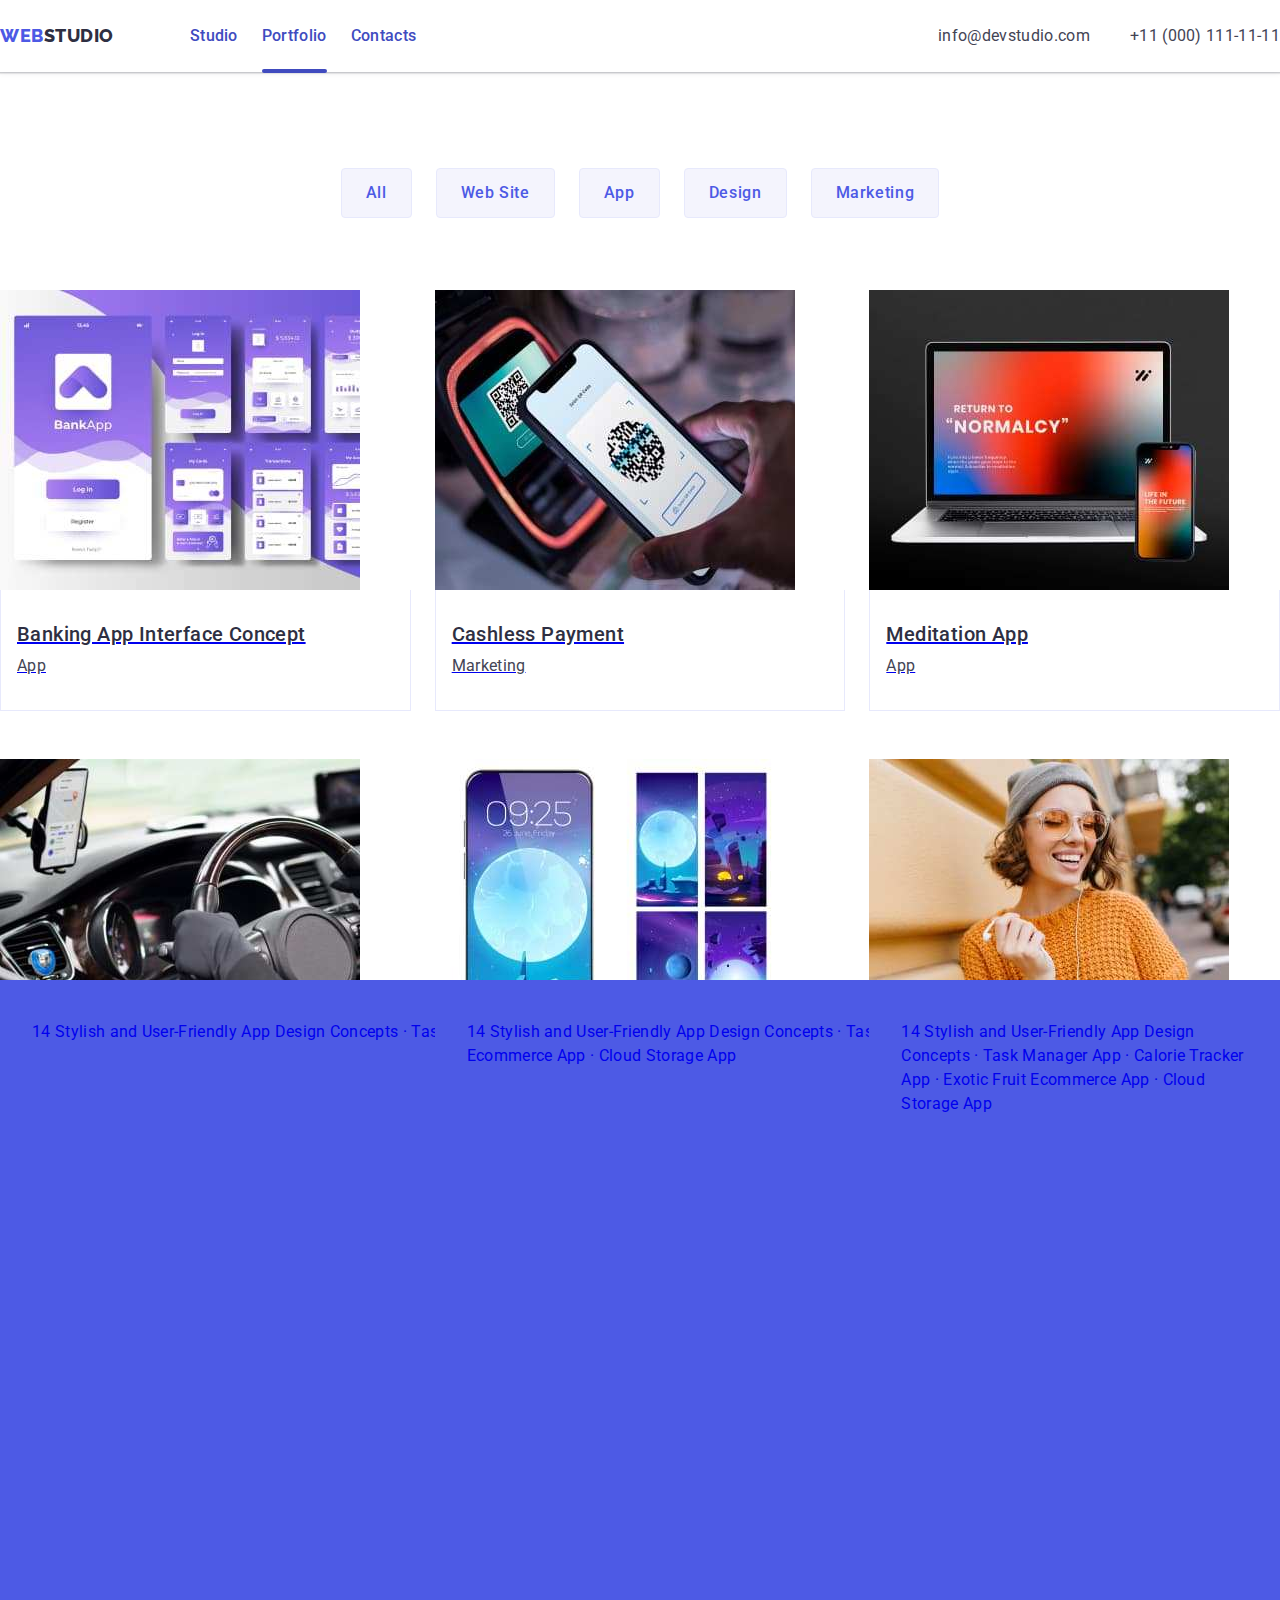
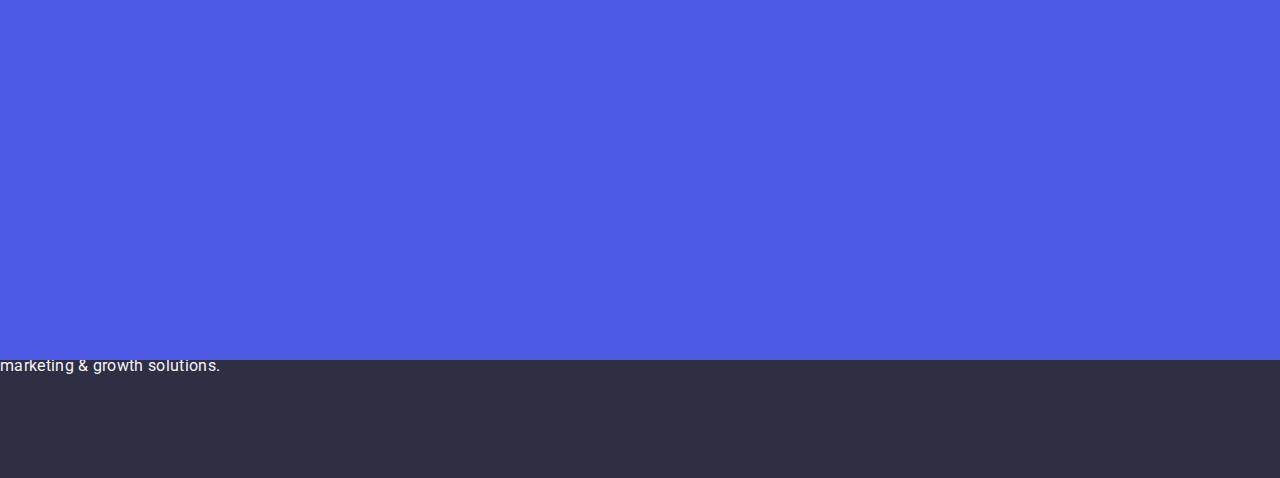
==== commit 274547aa: "fix portfolio" ====
--- a/portfolio.html
+++ b/portfolio.html
@@ -27,7 +27,7 @@
           >
           <ul class="header-nav-list list">
             <li class="header-nav-item">
-              <a class="header-nav-link link" href="./index.html">Studio</a>
+              <a class="header-nav-link link " href="./index.html">Studio</a>
             </li>
             <li class="header-nav-item">
               <a class="header-nav-link link current" href="./portfolio.html">Portfolio</a>
--- a/css/styles.css
+++ b/css/styles.css
@@ -13,6 +13,8 @@
   --navyblue-modal-cl: #2e2f42;
   --dairy-cl: #fcfcfc;
   --white-cl: #fff;
+  --modal_background-cl: #fcfcfc;
+  --cl-icon-fill: #f4f4fd;
 }
 
 /*reset*/
@@ -60,6 +62,7 @@
   list-style: none;
   margin: 0;
   padding-left: 0;
+  gap: 24px;
 }
 
 .link {
@@ -124,7 +127,7 @@
 
 .header-nav-list {
   display: flex;
-  gap: 40px;
+  position: relative;
 }
 
 .header-nav-list .header-nav-link a:hover,
@@ -140,14 +143,13 @@
   transition: color 250ms cubic-bezier(0.4, 0, 0.2, 1);
 }
 .header-nav-link {
-  font-size: 16px;
+  display: inline-block;
   font-weight: 500;
   line-height: 1.5;
   letter-spacing: 0.02em;
-  text-align: left;
-  color: var(--navyblue-cl);
+  color: #404bbf;
   padding: 24px 0;
-  display: block;
+  transition: color 250ms cubic-bezier(0.4, 0, 0.2, 1);
 }
 
 .header-nav-link:hover,
@@ -275,6 +277,27 @@
   padding-bottom: 120px;
 }
 
+.team-socials-link {
+  width: 100%;
+  height: 100%;
+  background-color: var(--iris-cl);
+  border-radius: 50%;
+  display: flex;
+  align-items: center;
+  justify-content: center;
+  transition: background-color 250ms cubic-bezier(0.4, 0, 0.2, 1);
+}
+
+
+.team-socials-link:hover {
+  background-color: #404bbf;
+}
+.team-socials-link:focus {
+  background-color: #404bbf;
+}
+
+
+
 .projects-section-title {
   font-size: 36px;
   line-height: 1.11em;
@@ -322,7 +345,16 @@
 .team-section-element {
   background-color: var(--white-cl);
   flex-basis: calc((100% - 3 * 24px) / 4);
+  text-align: center;
   border-radius: 0px 0px 4px 4px;
+  padding-bottom: 0px;
+  flex-direction: column;
+  justify-content: center;
+  align-items: center;
+  gap: 32px;
+  box-shadow: 0px 1px 6px rgba(46, 47, 66, 0.08), 0px 1px 1px rgba(46, 47, 66, 0.16),
+    0px 2px 1px rgba(46, 47, 66, 0.08);
+  
 }
 .team-section-image {
 }
@@ -472,7 +504,7 @@
 }
 
 .team-icon{
-  fill: var(--cl-icon-fill);
+  fill: var(icon-fill-cl);
 }
 
 .team-section-list{
@@ -517,13 +549,13 @@
   align-items: center;
   justify-content: center;
   color: var(--cl-subtle_text);
-  border: 1px solid currentColor;
+  border: 1px solid c#8e8f99;
   transition: border-color 250ms cubic-bezier(0.4, 0, 0.2, 1),
     color 250ms cubic-bezier(0.4, 0, 0.2, 1);
 }
 .customers-link:hover,
 .customers-link:focus {
-  color: var(--cl-pressed_state);
+  background-color: #404bbf
 }
 .customers-icon {
   fill: currentColor;
@@ -553,7 +585,7 @@
 }
 .social-icon {
   fill: var(--cl-icon-fill);
-  background-color: var(--cl-primary_brand);
+  background-color: var(--iris-cl);
   transition: background-color 250ms cubic-bezier(0.4, 0, 0.2, 1);
   border-radius: 50%;
   width: 40px;
@@ -563,13 +595,13 @@
 .footer-title {
   margin-bottom: 16px;
   font-weight: 500;
-  color: var(--cl-white_background);
+  color: var(--white--cl);
   line-height: 1.5;
   letter-spacing: 0.02em;
 }
 
 .footer-socials-link {
-  background-color: var(--cl-primary_brand);
+  background-color: var(--iris-cl);
   display: flex;
   transition: background-color 250ms cubic-bezier(0.4, 0, 0.2, 1); 
 }
@@ -592,7 +624,7 @@
   letter-spacing: 0.03em;
   text-transform: uppercase;
   text-align: left;
-  color: var(--cl-primary_brand);
+  color: var(--iris-cl);
   text-decoration: none;
   margin-bottom: 16px;
   display: inline-block;
@@ -648,7 +680,7 @@
   width: 408px;
   min-height: 584px;
   position: absolute;
-  background: var(--cl-modal_background); 
+  background: var(--modal_background-cl); 
   box-shadow: 0px 1px 1px rgba(0, 0, 0, 0.14), 0px 1px 3px rgba(0, 0, 0, 0.12), 0px 2px 1px rgba(0, 0, 0, 0.2);
   border-radius: 4px;
   transition: transform 250ms cubic-bezier(0.4, 0, 0.2, 1); 
@@ -673,12 +705,14 @@
 .modal-btn:hover,
 .modal-btn:focus {
   border: none;
-  background-color: var(--cl-pressed_state);
-}
+  background-color: var(--ocean-cl);
+}
+
 .modal-btn:hover > .modal-btn-img ,
 .modal-btn:focus > .modal-btn-img{
   fill: #ffffff;
 }
+
 .modal-btn-img {
   transition: fill 250ms cubic-bezier(0.4, 0, 0.2, 1);
 }
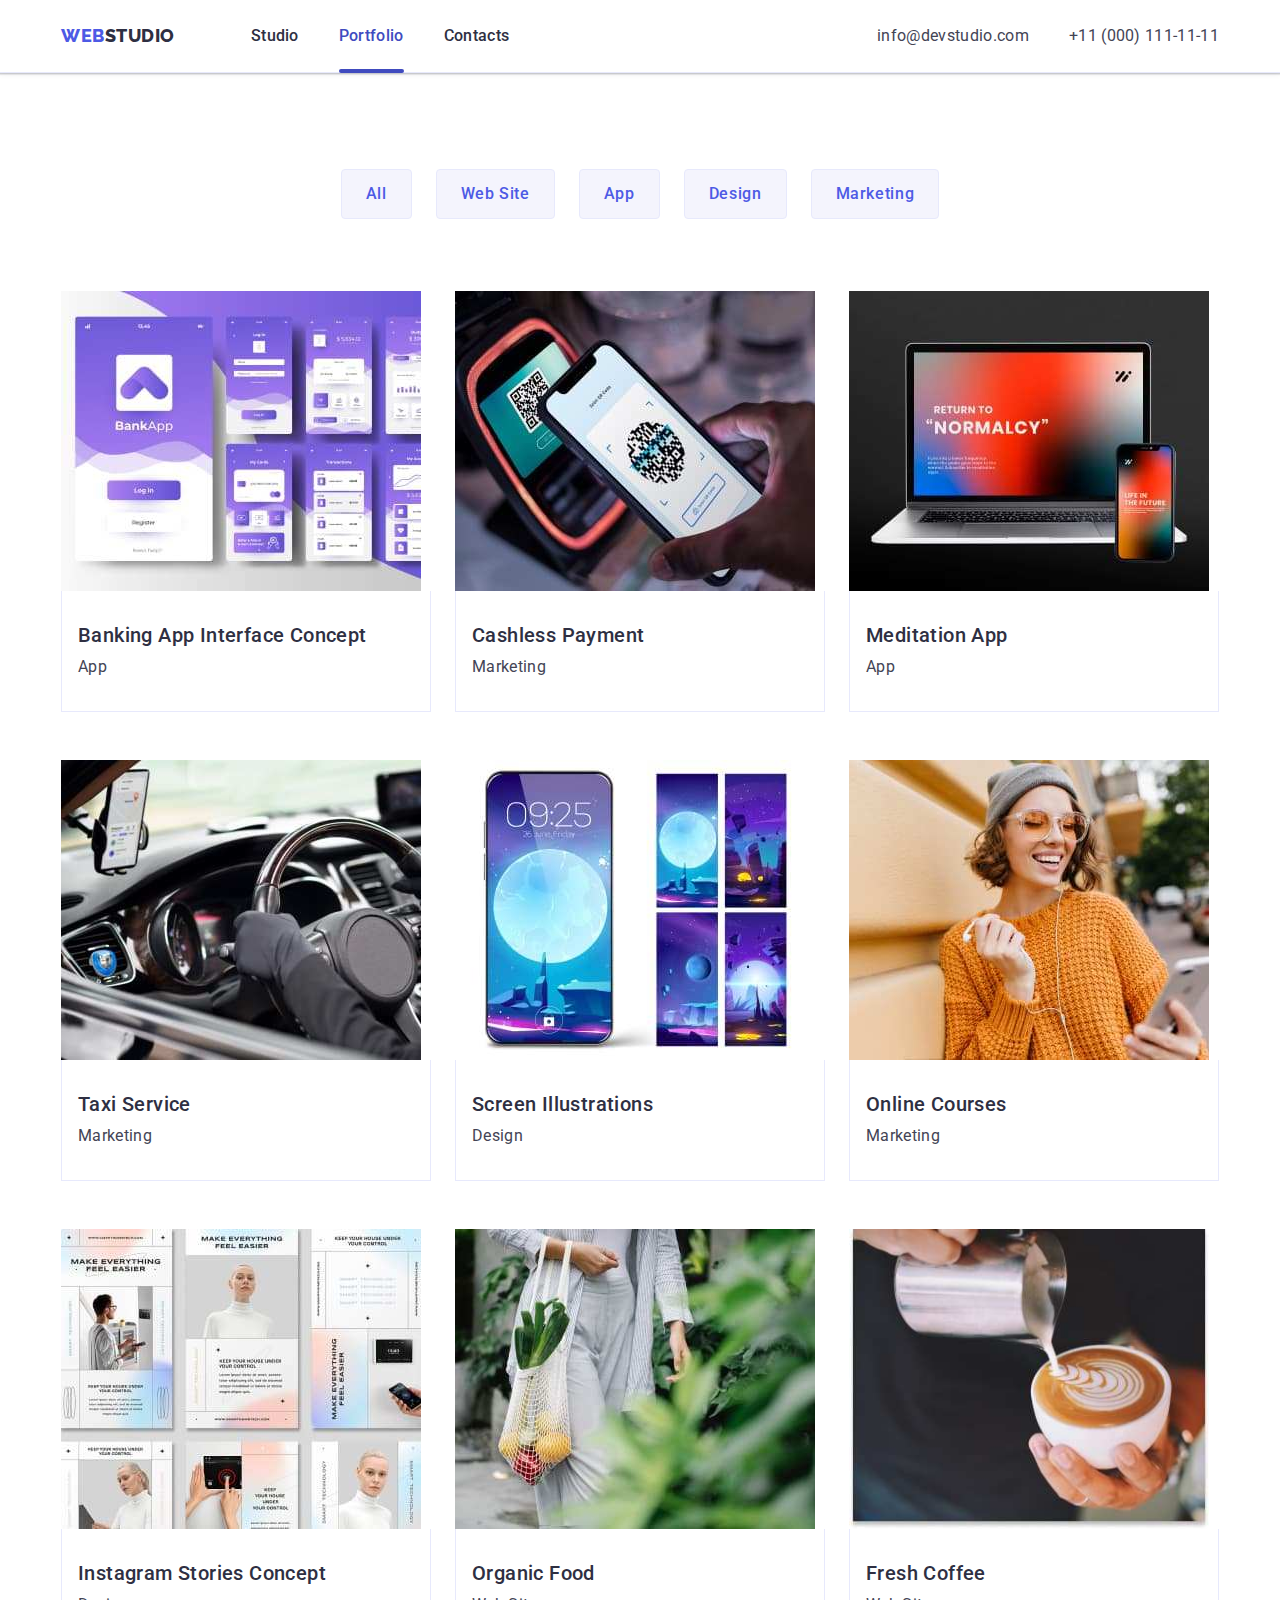
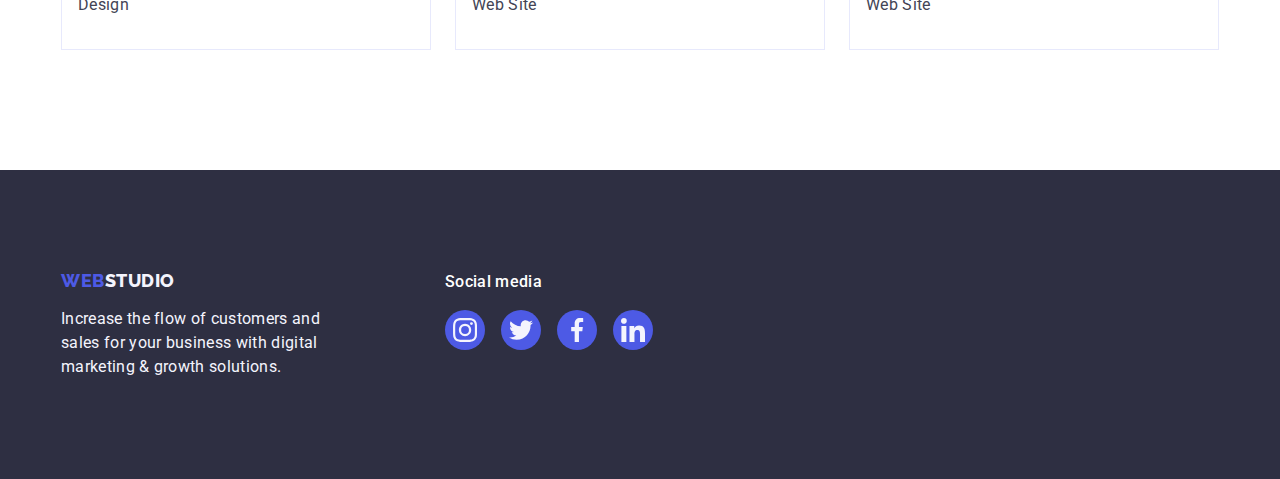
==== commit 705833cb: "all fixes" ====
--- a/portfolio.html
+++ b/portfolio.html
@@ -14,23 +14,31 @@
       rel="stylesheet"
     />
     <!--modern-normalize-->
-    <link rel="stylesheet" href="https://cdnjs.cloudflare.com/ajax/libs/modern-normalize/2.0.0/modern-normalize.min.css" integrity="sha512-4xo8blKMVCiXpTaLzQSLSw3KFOVPWhm/TRtuPVc4WG6kUgjH6J03IBuG7JZPkcWMxJ5huwaBpOpnwYElP/m6wg==" crossorigin="anonymous" referrerpolicy="no-referrer" />
-  <link rel="stylesheet" href="./css/styles.css">
+    <link
+      rel="stylesheet"
+      href="https://cdnjs.cloudflare.com/ajax/libs/modern-normalize/2.0.0/modern-normalize.min.css"
+      integrity="sha512-4xo8blKMVCiXpTaLzQSLSw3KFOVPWhm/TRtuPVc4WG6kUgjH6J03IBuG7JZPkcWMxJ5huwaBpOpnwYElP/m6wg=="
+      crossorigin="anonymous"
+      referrerpolicy="no-referrer"
+    />
+    <link rel="stylesheet" href="./css/styles.css" />
   </head>
   <body class="body">
     <!-- Header -->
     <header class="header">
       <div class="container">
         <nav class="header-nav">
-          <a class="header-logo-link link" href="./index.html"
-            >WEB<span class="header-logo-text">Studio</span></a
+          <a class="header-logo-link logo link" href="./index.html"
+            >WEB<span class="logo-dark">Studio</span></a
           >
           <ul class="header-nav-list list">
             <li class="header-nav-item">
-              <a class="header-nav-link link " href="./index.html">Studio</a>
+              <a class="header-nav-link link" href="./index.html">Studio</a>
             </li>
             <li class="header-nav-item">
-              <a class="header-nav-link link current" href="./portfolio.html">Portfolio</a>
+              <a class="header-nav-link link current" href="./portfolio.html"
+                >Portfolio</a
+              >
             </li>
             <li class="header-nav-item">
               <a class="header-nav-link link" href="">Contacts</a>
@@ -40,12 +48,16 @@
         <address class="header-adress">
           <ul class="header-adress-list list">
             <li class="header-adress-item">
-              <a class="header-adress-link link" href="mailto:info@devstudio.com"
+              <a
+                class="header-address-link link"
+                href="mailto:info@devstudio.com"
                 >info@devstudio.com</a
               >
             </li>
             <li>
-              <a class="header-adress-link link" href="tel:+110001111111">+11 (000) 111-11-11</a>
+              <a class="header-address-link link" href="tel:+110001111111"
+                >+11 (000) 111-11-11</a
+              >
             </li>
           </ul>
         </address>
@@ -61,34 +73,42 @@
               <button class="filters-buttons-element" type="button">All</button>
             </li>
             <li class="filters-buttons-item">
-              <button class="filters-buttons-element" type="button">Web Site</button>
+              <button class="filters-buttons-element" type="button"
+                >Web Site</button
+              >
             </li>
             <li class="filters-buttons-item">
               <button class="filters-buttons-element" type="button">App</button>
             </li>
             <li class="filters-buttons-item">
-              <button class="filters-buttons-element" type="button">Design</button>
-            </li>
-            <li class="filters-buttons-item">
-              <button class="filters-buttons-element" type="button">Marketing</button>
+              <button class="filters-buttons-element" type="button"
+                >Design</button
+              >
+            </li>
+            <li class="filters-buttons-item">
+              <button class="filters-buttons-element" type="button"
+                >Marketing</button
+              >
             </li>
           </ul>
 
           <ul class="grid list">
             <li class="grid-item flex-element">
-              <a href="#" class="grid-link">
-                <div class="thumb">
-                <img
-                  class="grid-item-image"
-                  src="./images/portfolio/img_banking_app.jpg"
-                  alt="img_banking_app"
-                  width="360"
-                  height="300"
-                />
-                <p class="overlay overlay-text">14 Stylish and User-Friendly App Design Concepts · Task Manager App · Calorie Tracker App · Exotic Fruit Ecommerce
-                  App · Cloud Storage App
-                 </p>
-                 </div>
+              <a href="#" class="grid-link link">
+                <div class="thumb">
+                  <img
+                    class="grid-item-image"
+                    src="./images/portfolio/img_banking_app.jpg"
+                    alt="img_banking_app"
+                    width="360"
+                    height="300"
+                  />
+                  <p class="overlay overlay-text"
+                    >14 Stylish and User-Friendly App Design Concepts · Task
+                    Manager App · Calorie Tracker App · Exotic Fruit Ecommerce
+                    App · Cloud Storage App
+                  </p>
+                </div>
                 <div class="div-filters-item">
                   <h2 class="grid-item-title">Banking App Interface Concept</h2>
                   <p class="grid-item-subtitle">App</p>
@@ -96,19 +116,21 @@
               </a>
             </li>
             <li class="grid-item flex-element">
-              <a href="#" class="grid-link">
-                <div class="thumb">
-                <img
-                  class="grid-item-image"
-                  src="./images/portfolio/img_cashless_payment.jpg"
-                  alt="img_cashless_payment"
-                  width="360"
-                  height="300"
-                />
-                <p class="overlay overlay-text">14 Stylish and User-Friendly App Design Concepts · Task Manager App · Calorie Tracker App · Exotic Fruit Ecommerce
-                  App · Cloud Storage App
-                 </p>
-                 </div>
+              <a href="#" class="grid-link link">
+                <div class="thumb">
+                  <img
+                    class="grid-item-image"
+                    src="./images/portfolio/img_cashless_payment.jpg"
+                    alt="img_cashless_payment"
+                    width="360"
+                    height="300"
+                  />
+                  <p class="overlay overlay-text"
+                    >14 Stylish and User-Friendly App Design Concepts · Task
+                    Manager App · Calorie Tracker App · Exotic Fruit Ecommerce
+                    App · Cloud Storage App
+                  </p>
+                </div>
                 <div class="div-filters-item">
                   <h2 class="grid-item-title">Cashless Payment</h2>
                   <p class="grid-item-subtitle">Marketing</p>
@@ -116,19 +138,21 @@
               </a>
             </li>
             <li class="grid-item flex-element">
-              <a href="#" class="grid-link">
-                <div class="thumb">
-                <img
-                  class="grid-item-image"
-                  src="./images/portfolio/img_meditation_app.jpg"
-                  alt="img_meditation_app"
-                  width="360"
-                  height="300"
-                />
-                <p class="overlay overlay-text">14 Stylish and User-Friendly App Design Concepts · Task Manager App · Calorie Tracker App · Exotic Fruit Ecommerce
-                  App · Cloud Storage App
-                 </p>
-                 </div>
+              <a href="#" class="grid-link link">
+                <div class="thumb">
+                  <img
+                    class="grid-item-image"
+                    src="./images/portfolio/img_meditation_app.jpg"
+                    alt="img_meditation_app"
+                    width="360"
+                    height="300"
+                  />
+                  <p class="overlay overlay-text"
+                    >14 Stylish and User-Friendly App Design Concepts · Task
+                    Manager App · Calorie Tracker App · Exotic Fruit Ecommerce
+                    App · Cloud Storage App
+                  </p>
+                </div>
                 <div class="div-filters-item">
                   <h2 class="grid-item-title">Meditation App</h2>
                   <p class="grid-item-subtitle">App</p>
@@ -136,19 +160,21 @@
               </a>
             </li>
             <li class="grid-item flex-element">
-              <a href="#" class="grid-link">
-                <div class="thumb">
-                <img
-                  class="grid-item-image"
-                  src="./images/portfolio/img_taxi_service.jpg"
-                  alt="img_taxi_service"
-                  width="360"
-                  height="300"
-                />
-                <p class="overlay overlay-text">14 Stylish and User-Friendly App Design Concepts · Task Manager App · Calorie Tracker App · Exotic Fruit Ecommerce
-                  App · Cloud Storage App
-                 </p>
-                 </div>
+              <a href="#" class="grid-link link">
+                <div class="thumb">
+                  <img
+                    class="grid-item-image"
+                    src="./images/portfolio/img_taxi_service.jpg"
+                    alt="img_taxi_service"
+                    width="360"
+                    height="300"
+                  />
+                  <p class="overlay overlay-text"
+                    >14 Stylish and User-Friendly App Design Concepts · Task
+                    Manager App · Calorie Tracker App · Exotic Fruit Ecommerce
+                    App · Cloud Storage App
+                  </p>
+                </div>
                 <div class="div-filters-item">
                   <h2 class="grid-item-title">Taxi Service</h2>
                   <p class="grid-item-subtitle">Marketing</p>
@@ -157,19 +183,21 @@
             </li>
 
             <li class="grid-item flex-element">
-              <a href="#" class="grid-link">
-                <div class="thumb">
-                <img
-                  class="grid-item-image"
-                  src="./images/portfolio/img_screen_illustrations.jpg"
-                  alt="img_screen_illustrations"
-                  width="360"
-                  height="300"
-                />
-                <p class="overlay overlay-text">14 Stylish and User-Friendly App Design Concepts · Task Manager App · Calorie Tracker App · Exotic Fruit Ecommerce
-                  App · Cloud Storage App
-                 </p>
-                 </div>
+              <a href="#" class="grid-link link">
+                <div class="thumb">
+                  <img
+                    class="grid-item-image"
+                    src="./images/portfolio/img_screen_illustrations.jpg"
+                    alt="img_screen_illustrations"
+                    width="360"
+                    height="300"
+                  />
+                  <p class="overlay overlay-text"
+                    >14 Stylish and User-Friendly App Design Concepts · Task
+                    Manager App · Calorie Tracker App · Exotic Fruit Ecommerce
+                    App · Cloud Storage App
+                  </p>
+                </div>
                 <div class="div-filters-item">
                   <h2 class="grid-item-title">Screen Illustrations</h2>
                   <p class="grid-item-subtitle">Design</p>
@@ -178,19 +206,21 @@
             </li>
 
             <li class="grid-item flex-element">
-              <a href="#" class="grid-link">
-                <div class="thumb">
-                <img
-                  class="grid-item-image"
-                  src="./images/portfolio/img_online_courses.jpg"
-                  alt="img_online_courses"
-                  width="360"
-                  height="300"
-                />
-                <p class="overlay overlay-text">14 Stylish and User-Friendly App Design Concepts · Task Manager App · Calorie Tracker App · Exotic Fruit Ecommerce
-                  App · Cloud Storage App
-                 </p>
-                 </div>
+              <a href="#" class="grid-link link">
+                <div class="thumb">
+                  <img
+                    class="grid-item-image"
+                    src="./images/portfolio/img_online_courses.jpg"
+                    alt="img_online_courses"
+                    width="360"
+                    height="300"
+                  />
+                  <p class="overlay overlay-text"
+                    >14 Stylish and User-Friendly App Design Concepts · Task
+                    Manager App · Calorie Tracker App · Exotic Fruit Ecommerce
+                    App · Cloud Storage App
+                  </p>
+                </div>
                 <div class="div-filters-item">
                   <h2 class="grid-item-title">Online Courses</h2>
                   <p class="grid-item-subtitle">Marketing</p>
@@ -198,19 +228,21 @@
               </a>
             </li>
             <li class="grid-item flex-element">
-              <a href="#" class="grid-link">
-                <div class="thumb">
-                <img
-                  class="grid-item-image"
-                  src="./images/portfolio/img_instagram_stories.jpg"
-                  alt="img_instagram_stories"
-                  width="360"
-                  height="300"
-                />
-                <p class="overlay overlay-text">14 Stylish and User-Friendly App Design Concepts · Task Manager App · Calorie Tracker App · Exotic Fruit Ecommerce
-                  App · Cloud Storage App
-                 </p>
-                 </div>
+              <a href="#" class="grid-link link">
+                <div class="thumb">
+                  <img
+                    class="grid-item-image"
+                    src="./images/portfolio/img_instagram_stories.jpg"
+                    alt="img_instagram_stories"
+                    width="360"
+                    height="300"
+                  />
+                  <p class="overlay overlay-text"
+                    >14 Stylish and User-Friendly App Design Concepts · Task
+                    Manager App · Calorie Tracker App · Exotic Fruit Ecommerce
+                    App · Cloud Storage App
+                  </p>
+                </div>
                 <div class="div-filters-item">
                   <h2 class="grid-item-title">Instagram Stories Concept</h2>
                   <p class="grid-item-subtitle">Design</p>
@@ -218,19 +250,21 @@
               </a>
             </li>
             <li class="grid-item flex-element">
-              <a href="#" class="grid-link">
-                <div class="thumb">
-                <img
-                  class="grid-item-image"
-                  src="./images/portfolio/img_organic_food.jpg"
-                  alt="img_organic_food"
-                  width="360"
-                  height="300"
-                />
-                <p class="overlay overlay-text">14 Stylish and User-Friendly App Design Concepts · Task Manager App · Calorie Tracker App · Exotic Fruit Ecommerce
-                  App · Cloud Storage App
-                 </p>
-                 </div>
+              <a href="#" class="grid-link link">
+                <div class="thumb">
+                  <img
+                    class="grid-item-image"
+                    src="./images/portfolio/img_organic_food.jpg"
+                    alt="img_organic_food"
+                    width="360"
+                    height="300"
+                  />
+                  <p class="overlay overlay-text"
+                    >14 Stylish and User-Friendly App Design Concepts · Task
+                    Manager App · Calorie Tracker App · Exotic Fruit Ecommerce
+                    App · Cloud Storage App
+                  </p>
+                </div>
                 <div class="div-filters-item">
                   <h2 class="grid-item-title">Organic Food</h2>
                   <p class="grid-item-subtitle">Web Site</p>
@@ -238,19 +272,21 @@
               </a>
             </li>
             <li class="grid-item flex-element">
-              <a href="#" class="grid-link">
-                <div class="thumb">
-                <img
-                  class="grid-item-image"
-                  src="./images/portfolio/img_fresh_coffee.jpg"
-                  alt="img_fresh_coffee"
-                  width="360"
-                  height="300"
-                />
-                <p class="overlay overlay-text">14 Stylish and User-Friendly App Design Concepts · Task Manager App · Calorie Tracker App · Exotic Fruit Ecommerce
-                  App · Cloud Storage App
-                 </p>
-                 </div>
+              <a href="#" class="grid-link link">
+                <div class="thumb">
+                  <img
+                    class="grid-item-image"
+                    src="./images/portfolio/img_fresh_coffee.jpg"
+                    alt="img_fresh_coffee"
+                    width="360"
+                    height="300"
+                  />
+                  <p class="overlay overlay-text"
+                    >14 Stylish and User-Friendly App Design Concepts · Task
+                    Manager App · Calorie Tracker App · Exotic Fruit Ecommerce
+                    App · Cloud Storage App
+                  </p>
+                </div>
                 <div class="div-filters-item">
                   <h2 class="grid-item-title">Fresh Coffee</h2>
                   <p class="grid-item-subtitle">Web Site</p>
@@ -261,78 +297,78 @@
         </div>
       </section>
     </main>
-     <!-- Footer section -->
-     <footer class="footer">
-      <div class="footer-container">
+    <!-- Footer section -->
+    <footer class="footer">
+      <div class="footer-container container">
         <div class="footer-info">
-        <a class="footer-logo-link link" href="./index.html"
-          >WEB<span class="footer-logo-text">Studio</span></a
-        >
-        <p class="footer-subject">
-          Increase the flow of customers and sales for your business with digital marketing & growth
-          solutions.
-        </p>
+          <a class="footer-logo-link logo link" href="./index.html">
+            WEB<span class="logo-light">Studio</span>
+          </a>
+          <p class="footer-subject">
+            Increase the flow of customers and sales for your business with
+            digital marketing & growth solutions.
+          </p>
+        </div>
+
+        <div class="footer-links">
+          <p class="footer-title">Social media</p>
+          <ul class="socials-list list">
+            <li class="socials-item">
+              <a
+                class="socials-link"
+                href="https://instagram.com"
+                target="_blank"
+                rel="noopener noreferrer"
+                aria-label="Instagram link"
+              >
+                <svg class="socials-icon" width="24" height="24">
+                  <use href="./images/icons.svg#icon-instagram"></use>
+                </svg>
+              </a>
+            </li>
+            <li class="socials-item">
+              <a
+                class="socials-link"
+                href="https://twitter.com"
+                target="_blank"
+                rel="noopener noreferrer"
+                aria-label="twitter link"
+              >
+                <svg class="socials-icon" width="24" height="24">
+                  <use href="./images/icons.svg#icon-twitter"></use>
+                </svg>
+              </a>
+            </li>
+            <li class="socials-item">
+              <a
+                class="socials-link"
+                href="https://facebook.com"
+                target="_blank"
+                rel="noopener noreferrer"
+                aria-label="Facebook link"
+              >
+                <svg class="socials-icon" width="24" height="24">
+                  <use href="./images/icons.svg#icon-facebook"></use>
+                </svg>
+              </a>
+            </li>
+            <li class="socials-item">
+              <a
+                class="socials-link"
+                href="https://www.linkedin.com"
+                target="_blank"
+                rel="noopener noreferrer"
+                aria-label="Linkedin link"
+              >
+                <svg class="socials-icon" width="24" height="24">
+                  <use href="./images/icons.svg#icon-linkedin"></use>
+                </svg>
+              </a>
+            </li>
+          </ul>
+        </div>
       </div>
-
-      <div class="footer-links">
-        <p class="footer-title">Social media</p>
-        <ul class="list social-list">
-          <li class="socials-link">
-            <a
-              class="footer-socials-link"
-              href="https://instagram.com"
-              target="_blank"
-              rel="noopener noreferrer"
-              aria-label="Instagram link"
-            >
-              <svg class="social-icon" width="24" height="24">
-                <use href="./images/icons.svg#icon-instagram"></use>
-              </svg>
-            </a>
-          </li>
-          <li class="socials-link">
-            <a
-              class="footer-socials-link"
-              href="https://twitter.com"
-              target="_blank"
-              rel="noopener noreferrer"
-              aria-label="twitter link"
-            >
-              <svg class="social-icon" width="24" height="24">
-                <use href="./images/icons.svg#icon-twitter"></use>
-              </svg>
-            </a>
-          </li>
-          <li class="socials-link">
-            <a
-              class="footer-socials-link"
-              href="https://facebook.com"
-              target="_blank"
-              rel="noopener noreferrer"
-              aria-label="Facebook link"
-            >
-              <svg class="social-icon" width="24" height="24">
-                <use href="./images/icons.svg#icon-facebook"></use>
-              </svg>
-            </a>
-          </li>
-          <li class="socials-link">
-            <a
-              class="footer-socials-link"
-              href="https://www.linkedin.com"
-              target="_blank"
-              rel="noopener noreferrer"
-              aria-label="Linkedin link"
-            >
-              <svg class="social-icon" width="24" height="24">
-                <use href="./images/icons.svg#icon-linkedin"></use>
-              </svg>
-            </a>
-          </li>
-        </ul>
-      </div>
-    </div>
-  </footer>
-  <script src="./modal.js"></script>
+    </footer>
+    <script src="./modal.js"></script>
   </body>
 </html>
--- a/css/styles.css
+++ b/css/styles.css
@@ -12,7 +12,7 @@
   --cloud-cl: #f4f4fd;
   --navyblue-modal-cl: #2e2f42;
   --dairy-cl: #fcfcfc;
-  --white-cl: #fff;
+  --white-cl: #ffffff;
   --modal_background-cl: #fcfcfc;
   --cl-icon-fill: #f4f4fd;
 }
@@ -47,58 +47,39 @@
 img {
   display: block;
 }
-
-.footer-container {
-  display: flex;
-  align-items: baseline;
-}
-
-.header .container {
-  display: flex;
-  align-items: center;
-}
-
+.visually-hidden {
+  position: absolute;
+  width: 1px;
+  height: 1px;
+  margin: -1px;
+  border: 0;
+  padding: 0;
+  white-space: nowrap;
+  clip-path: inset(100%);
+  clip: rect(0 0 0 0);
+  overflow: hidden;
+}
+
+.container {
+  width: 1158px;
+  padding: 0 15px;
+  margin-left: auto;
+  margin-right: auto;
+
+  /* outline: 1px solid red;
+  outline-offset: -1px; */
+}
 .list {
   list-style: none;
   margin: 0;
-  padding-left: 0;
-  gap: 24px;
+  padding: 0;
 }
 
 .link {
   text-decoration: none;
 }
 
-.header {
-  border-bottom: 1px solid var(--cl-accent);
-  box-shadow: 0px 2px 1px rgba(46, 47, 66, 0.08), 0px 1px 1px rgba(46, 47, 66, 0.16),
-    0px 1px 6px rgba(46, 47, 66, 0.08);
-}
-
-.header-adress-list {
-  display: flex;
-  gap: 40px;
-}
-
-.footer {
-  background-color: var(--navyblue);
-  padding-bottom: 100px;
-  padding-top: 100px;
-}
-.header-nav {
-  display: flex;
-  align-items: center;
-  margin-right: auto;
-  position: relative;
-  color: (--ocean-cl);
-}
-.header-logo-link {
-  margin-right: 76px;
-  align-items: center;
-}
-
-.header-logo-link,
-.footer-logo-link {
+.logo {
   display: inline-flex;
   font-family: var(--raleway-font);
   font-size: 18px;
@@ -106,8 +87,43 @@
   line-height: 1.17;
   letter-spacing: 0.54px;
   text-transform: uppercase;
-  /*text-align: left;*/
   color: var(--iris-cl);
+}
+.logo-light {
+  color: var(--cloud-cl);
+}
+.logo-dark {
+  color: var(--navyblue-cl);
+}
+
+/* Header styles */
+.header {
+  border-bottom: 1px solid var(--cornflower-cl);
+  box-shadow: 0px 2px 1px rgba(46, 47, 66, 0.08),
+    0px 1px 1px rgba(46, 47, 66, 0.16), 0px 1px 6px rgba(46, 47, 66, 0.08);
+}
+.header .container {
+  display: flex;
+  align-items: center;
+}
+.header-adress-list {
+  display: flex;
+  gap: 40px;
+}
+.header-item:not(:last-child) {
+  margin-right: 40px;
+}
+
+.header-nav {
+  display: flex;
+  align-items: center;
+  margin-right: auto;
+  position: relative;
+  color: (--ocean-cl);
+}
+.header-logo-link {
+  margin-right: 76px;
+  align-items: center;
 }
 
 .header-logo-link:hover,
@@ -115,47 +131,39 @@
   color: var(--ocean-cl);
 }
 
-.header-logo-text {
-  color: var(--navyblue-cl);
-  font-family: var(--raleway-font-cl);
-}
-
-.footer-logo-text {
-  font-family: var(--raleway-font-cl);
-  color: var(--cloud-cl);
-}
-
 .header-nav-list {
   display: flex;
+  gap: 40px;
+}
+
+.header-nav-link {
   position: relative;
-}
-
-.header-nav-list .header-nav-link a:hover,
-.header-nav-list .header-nav-link a:focus,
-.header-adress-list .header-adress-item a:hover,
-.header-adress-list .header-adress-item a:focus {
-  color: var(--ocean-cl);
-}
-
-.header-nav-item {
-  position: relative;
-  color: #404bbf;
-  transition: color 250ms cubic-bezier(0.4, 0, 0.2, 1);
-}
-.header-nav-link {
   display: inline-block;
+  padding: 24px 0;
+
   font-weight: 500;
   line-height: 1.5;
   letter-spacing: 0.02em;
-  color: #404bbf;
-  padding: 24px 0;
+  color: var(--navyblue-cl);
   transition: color 250ms cubic-bezier(0.4, 0, 0.2, 1);
 }
-
 .header-nav-link:hover,
 .header-nav-link:focus {
   color: var(--ocean-cl);
 }
+.header-nav-link.current {
+  color: #404bbf;
+}
+.current::after {
+  position: absolute;
+  content: '';
+  left: 0;
+  bottom: -1px;
+  height: 4px;
+  width: 100%;
+  background-color: #404bbf;
+  border-radius: 2px;
+}
 
 .header-adress {
   font-size: 16px;
@@ -167,43 +175,49 @@
 }
 .header-adress-item {
 }
-.header-adress-link {
+.header-address-link {
+  display: block;
   font-size: 16px;
   line-height: 24px;
   letter-spacing: 0.02em;
   text-align: left;
   color: var(--slate-cl);
   padding: 24px 0;
-  display: block;
+  transition: color 250ms cubic-bezier(0.4, 0, 0.2, 1);
+}
+
+.header-address-link:hover,
+.header-address-link:focus {
+  color: var(--ocean-cl);
 }
 
 .hero-section {
+  padding: 188px 0;
+  max-width: 1440px;
+  margin: 0 auto;
+
   background-color: var(--navyblue-cl);
-  padding: 188px 0;
-  margin: 0 auto;
-  background-color: var(--cl-dark);
-  padding: 188px 0 188px;
-  background-image: url('../images/hero/people-office.jpg');
   background-repeat: no-repeat;
   background-position: center;
   background-size: cover;
-  max-width: 1440px;
-  height: 600px;
-  flex-shrink: 0;
-  background-image: linear-gradient(rgba(46, 47, 66, 0.7), rgba(46, 47, 66, 0.7)),
+  background-image: linear-gradient(
+      rgba(46, 47, 66, 0.7),
+      rgba(46, 47, 66, 0.7)
+    ),
     url('../images/hero/people-office.jpg');
 }
 .hero-section-title {
-  font-size: 56px;
-  font-weight: 700;
-  line-height: 1.07em;
-  letter-spacing: 0.02em;
-  text-align: center;
-  color: var(--white-cl);
   max-width: 496px;
   margin-right: auto;
   margin-left: auto;
   margin-bottom: 48px;
+
+  font-size: 56px;
+  font-weight: 700;
+  line-height: 1.07em;
+  letter-spacing: 0.02em;
+  text-align: center;
+  color: var(--white-cl);
 }
 .hero-section-button {
   font-family: inherit;
@@ -234,18 +248,6 @@
   padding-top: 120px;
   padding-bottom: 120px;
 }
-.visually-hidden {
-  position: absolute;
-  width: 1px;
-  height: 1px;
-  margin: -1px;
-  border: 0;
-  padding: 0;
-  white-space: nowrap;
-  clip-path: inset(100%);
-  clip: rect(0 0 0 0);
-  overflow: hidden;
-}
 
 .features-section-list {
   list-style: none;
@@ -257,6 +259,23 @@
   padding-left: 0;
   width: calc((100% - 72px) / 4);
 }
+
+.features-thumb {
+  display: flex;
+  align-items: center;
+  justify-content: center;
+  height: 112px;
+  background-color: var(--cloud-cl);
+  border-radius: 4px;
+  margin-bottom: 8px;
+}
+
+.features-icon {
+  border-radius: 4px;
+  background: var(--CLOUD, #f4f4fd);
+  flex-shrink: 0;
+}
+
 .features-section-element-title {
   font-size: 20px;
   font-weight: 500;
@@ -277,37 +296,7 @@
   padding-bottom: 120px;
 }
 
-.team-socials-link {
-  width: 100%;
-  height: 100%;
-  background-color: var(--iris-cl);
-  border-radius: 50%;
-  display: flex;
-  align-items: center;
-  justify-content: center;
-  transition: background-color 250ms cubic-bezier(0.4, 0, 0.2, 1);
-}
-
-
-.team-socials-link:hover {
-  background-color: #404bbf;
-}
-.team-socials-link:focus {
-  background-color: #404bbf;
-}
-
-
-
 .projects-section-title {
-  font-size: 36px;
-  line-height: 1.11em;
-  letter-spacing: 0.02em;
-  text-align: center;
-  color: var(--navyblue-cl);
-  text-transform: capitalize;
-  margin-bottom: 72px;
-}
-.team-section-title {
   font-size: 36px;
   line-height: 1.11em;
   letter-spacing: 0.02em;
@@ -328,18 +317,22 @@
 }
 .projects-section-image {
 }
-
-.team-member {
-  padding: 32px 0;
-}
-
 .team-section {
   background-color: var(--cloud-cl);
   padding: 120px 0;
 }
-
+.team-section-title {
+  font-size: 36px;
+  line-height: 1.11em;
+  letter-spacing: 0.02em;
+  text-align: center;
+  color: var(--navyblue-cl);
+  text-transform: capitalize;
+  margin-bottom: 72px;
+}
 .team-section-list {
   display: flex;
+  justify-content: center;
   gap: 24px;
 }
 .team-section-element {
@@ -352,12 +345,13 @@
   justify-content: center;
   align-items: center;
   gap: 32px;
-  box-shadow: 0px 1px 6px rgba(46, 47, 66, 0.08), 0px 1px 1px rgba(46, 47, 66, 0.16),
-    0px 2px 1px rgba(46, 47, 66, 0.08);
-  
-}
-.team-section-image {
-}
+  box-shadow: 0px 1px 6px rgba(46, 47, 66, 0.08),
+    0px 1px 1px rgba(46, 47, 66, 0.16), 0px 2px 1px rgba(46, 47, 66, 0.08);
+}
+.team-member {
+  padding: 32px 0;
+}
+
 .team-section-name {
   font-size: 20px;
   font-weight: 500;
@@ -373,25 +367,98 @@
   letter-spacing: 0.02em;
   text-align: center;
   color: var(--slate-cl);
-}
-
+  margin-bottom: 8px;
+}
+.social-icons-list {
+  display: flex;
+  gap: 24px;
+  justify-content: center;
+}
+.team-social-item {
+  width: 40px;
+  height: 40px;
+}
+
+.team-social-link {
+  width: 100%;
+  height: 100%;
+  background-color: #4d5ae5;
+  border-radius: 50%;
+  display: flex;
+  align-items: center;
+  justify-content: center;
+  width: 40px;
+  height: 40px;
+  fill: #f4f4fd;
+  border: 1px solid #4d5ae5;
+  transition: background-color 250ms cubic-bezier(0.4, 0, 0.2, 1);
+}
+
+.team-social-link:hover,
+.team-social-link:focus {
+  background-color: #404bbf;
+}
+.team-section-icon {
+  fill: var(--cl-icon-fill);
+}
+/* footer css style */
 .footer {
   background-color: var(--navyblue-cl);
   padding: 100px 0;
 }
-
-.footer,
+.footer-container {
+  display: flex;
+  align-items: baseline;
+}
+.footer-info {
+  margin-right: 120px;
+}
+.footer-logo-link {
+  display: inline-block;
+  margin-bottom: 16px;
+}
+
 .footer-subject {
+  font-size: 16px;
+  line-height: 1.5;
+  letter-spacing: 0.02em;
   color: var(--cloud-cl);
-}
-
-.footer-subject {
-  font-size: 16px;
+  max-width: 264px;
+}
+
+.footer-title {
+  margin-bottom: 16px;
+  font-weight: 500;
+  color: var(--white-cl);
   line-height: 1.5;
   letter-spacing: 0.02em;
-  max-width: 264px;
-}
-
+}
+
+.socials-list {
+  display: flex;
+  gap: 16px;
+}
+
+.socials-item {
+  width: 40px;
+  height: 40px;
+}
+
+.socials-link {
+  display: flex;
+  justify-content: center;
+  align-items: center;
+  width: 100%;
+  height: 100%;
+
+  border-radius: 50%;
+  background-color: var(--iris-cl);
+  transition: background-color 250ms cubic-bezier(0.4, 0, 0.2, 1);
+}
+.socials-link:hover,
+.socials-link:focus {
+  background-color: var(--green-cl);
+}
 /* portfolio css style*/
 
 .div-filters-item {
@@ -399,23 +466,7 @@
   border: 1px solid #e7e9fc;
   border-top: none;
 }
-.header-nav {
-}
-
-.header-nav-list {
-}
-.header-nav-item {
-}
-.header-nav-link {
-}
-.header-adress {
-}
-.list {
-}
-.header-adress-item {
-}
-.header-adress-link {
-}
+
 .filters {
   padding: 96px 0 120px 0;
 }
@@ -442,6 +493,10 @@
   padding: 12px 24px;
   border: 1px solid #e7e9fc;
   border-radius: 4px;
+  transition: color 250ms cubic-bezier(0.4, 0, 0.2, 1),
+    background-color 250ms cubic-bezier(0.4, 0, 0.2, 1),
+    border-color 250ms cubic-bezier(0.4, 0, 0.2, 1),
+    box-shadow 250ms cubic-bezier(0.4, 0, 0.2, 1);
 }
 
 .filters-buttons-list {
@@ -462,14 +517,12 @@
 .grid-item {
   width: calc((100% - 48px) / 3);
 }
-.grid-item-image {
-}
+
 .grid-item-title {
   font-size: 20px;
   font-weight: 500;
   line-height: 1.2em;
   letter-spacing: 0.02em;
-  /* text-align: left;*/
   color: var(--navyblue-cl);
   margin-bottom: 8px;
 }
@@ -482,35 +535,9 @@
   color: var(--slate-cl);
 }
 
-.footer-logo-link {
-  display: inline-block;
-  margin-bottom: 16px;
-}
-
-.trumb {
-  display: flex;
-  align-items: center;
-  justify-content: center;
-  height: 112px;
-  background-color: #f4f4fd;
-  border-radius: 4px;
-  margin-bottom: 8px;
-}
-
-.features-icon{
-  border-radius: 4px;
-  background: var(--CLOUD, #f4f4fd);
-  flex-shrink: 0;
-}
-
-.team-icon{
-  fill: var(icon-fill-cl);
-}
-
-.team-section-list{
-  display: flex;
-  justify-content: center;
-  gap: 24px;
+.thumb {
+  position: relative;
+  overflow: hidden;
 }
 
 /*section 5*/
@@ -549,106 +576,22 @@
   align-items: center;
   justify-content: center;
   color: var(--cl-subtle_text);
-  border: 1px solid c#8e8f99;
+  border: 1px solid #8e8f99;
   transition: border-color 250ms cubic-bezier(0.4, 0, 0.2, 1),
     color 250ms cubic-bezier(0.4, 0, 0.2, 1);
 }
 .customers-link:hover,
 .customers-link:focus {
-  background-color: #404bbf
+  border-color: var(--ocean-cl);
 }
 .customers-icon {
-  fill: currentColor;
-}
-
-.footer-links .social-list {
-  gap: 16px;
-  width: 40px;
-}
-
-.social-list {
-  display: flex; 
-}
-
-.footer-links .footer-socials-link {
-  display: flex; 
-  justify-content: center;
-  align-items: center;
-  width: 100%;
-  height: 100%;
-  border-radius: 50%;
-}
-.socials-link {
-  transition: background-color 250ms cubic-bezier(0.4, 0, 0.2, 1);
-  width: 40px;
-  height: 40px;
-}
-.social-icon {
-  fill: var(--cl-icon-fill);
-  background-color: var(--iris-cl);
-  transition: background-color 250ms cubic-bezier(0.4, 0, 0.2, 1);
-  border-radius: 50%;
-  width: 40px;
-  height: 40px;
-}
-
-.footer-title {
-  margin-bottom: 16px;
-  font-weight: 500;
-  color: var(--white--cl);
-  line-height: 1.5;
-  letter-spacing: 0.02em;
-}
-
-.footer-socials-link {
-  background-color: var(--iris-cl);
-  display: flex;
-  transition: background-color 250ms cubic-bezier(0.4, 0, 0.2, 1); 
-}
-.footer-links .footer-socials-link:hover,
-.footer-links .footer-socials-link:focus {
-  background-color: var(--cl-success);
-}
-
-
-.footer-info {
-  margin-right: 120px;
-}
-
-.footer-logo {
-  font-family: 'Raleway', sans-serif;
-  background-color: var(--cl-dark);
-  font-size: 18px;
-  font-weight: 800;
-  line-height: 1.17;
-  letter-spacing: 0.03em;
-  text-transform: uppercase;
-  text-align: left;
-  color: var(--iris-cl);
-  text-decoration: none;
-  margin-bottom: 16px;
-  display: inline-block;
-}
-
-.team-social-link {
-  width: 100%;
-  height: 100%;
-
-  background-color: #4d5ae5;
-  border-radius: 50%;
-  display: flex;
-  align-items: center;
-  justify-content: center;
-  width: 40px;
-  height: 40px;
-  fill: #f4f4fd;
-  border: 1px solid #4d5ae5;
-  transition: background-color 250ms cubic-bezier(0.4, 0, 0.2, 1);
-}
-
-.team-social-link:hover,
-.team-social-link:focus {
-  background-color: #404bbf;
+  fill: #8e8f99;
+  transition: fill 250ms cubic-bezier(0.4, 0, 0.2, 1);
+}
+
+.customers-link:hover .customers-icon,
+.customers-link:focus .customers-icon {
+  fill: var(--ocean-cl);
 }
 
 .grid-link {
@@ -656,15 +599,28 @@
   transition: box-shadow 250ms cubic-bezier(0.4, 0, 0.2, 1);
 }
 
+.grid-link:hover,
+.grid-link:focus {
+  transform: translateY(0);
+  box-shadow: 0px 1px 6px rgba(46, 47, 66, 0.08),
+    0px 1px 1px rgba(46, 47, 66, 0.16), 0px 2px 1px rgba(46, 47, 66, 0.08);
+}
+.grid-link:hover .overlay,
+.grid-link:focus .overlay {
+  transform: translateY(0);
+  box-shadow: 0px 1px 6px rgba(46, 47, 66, 0.08),
+    0px 1px 1px rgba(46, 47, 66, 0.16), 0px 2px 1px rgba(46, 47, 66, 0.08);
+}
 
 .modal-container {
   position: fixed;
-  top:0;
-  left:0;
+  top: 0;
+  left: 0;
   width: 100%;
   height: 100%;
   background-color: rgba(46, 47, 66, 0.4);
-  transition: opacity 250ms cubic-bezier(0.4, 0, 0.2, 1), visibility 250ms cubic-bezier(0.4, 0, 0.2, 1);
+  transition: opacity 250ms cubic-bezier(0.4, 0, 0.2, 1),
+    visibility 250ms cubic-bezier(0.4, 0, 0.2, 1);
 }
 
 .is-hidden {
@@ -676,14 +632,15 @@
   position: fixed;
   top: 50%;
   left: 50%;
-  transform: translate(-50%, -50%) scale(1); 
+  transform: translate(-50%, -50%) scale(1);
   width: 408px;
   min-height: 584px;
   position: absolute;
-  background: var(--modal_background-cl); 
-  box-shadow: 0px 1px 1px rgba(0, 0, 0, 0.14), 0px 1px 3px rgba(0, 0, 0, 0.12), 0px 2px 1px rgba(0, 0, 0, 0.2);
+  background: var(--modal_background-cl);
+  box-shadow: 0px 1px 1px rgba(0, 0, 0, 0.14), 0px 1px 3px rgba(0, 0, 0, 0.12),
+    0px 2px 1px rgba(0, 0, 0, 0.2);
   border-radius: 4px;
-  transition: transform 250ms cubic-bezier(0.4, 0, 0.2, 1); 
+  transition: transform 250ms cubic-bezier(0.4, 0, 0.2, 1);
 }
 
 .modal-btn {
@@ -691,16 +648,17 @@
   top: 24px;
   right: 24px;
   width: 24px;
-  height: 24px; 
-  border-radius: 50%; 
-  display: flex; 
-  align-items: center; 
-  justify-content: center; 
-  background-color: #e7e9fc; 
+  height: 24px;
+  border-radius: 50%;
+  display: flex;
+  align-items: center;
+  justify-content: center;
+  background-color: #e7e9fc;
   border: 1px solid rgba(0, 0, 0, 0.1);
   padding: 0;
   cursor: pointer;
-  transition: background-color 250ms cubic-bezier(0.4, 0, 0.2, 1), border 250ms cubic-bezier(0.4, 0, 0.2, 1); 
+  transition: background-color 250ms cubic-bezier(0.4, 0, 0.2, 1),
+    border 250ms cubic-bezier(0.4, 0, 0.2, 1);
 }
 .modal-btn:hover,
 .modal-btn:focus {
@@ -708,8 +666,8 @@
   background-color: var(--ocean-cl);
 }
 
-.modal-btn:hover > .modal-btn-img ,
-.modal-btn:focus > .modal-btn-img{
+.modal-btn:hover > .modal-btn-img,
+.modal-btn:focus > .modal-btn-img {
   fill: #ffffff;
 }
 
@@ -718,29 +676,22 @@
 }
 
 .overlay-text {
+  line-height: 1.5;
+  letter-spacing: 0.02em;
+  color: var(--cloud-cl);
+}
+
+.overlay {
   position: absolute;
   top: 0;
-  line-height: 1.5;
-  letter-spacing: 0.02em;
-  color: var(--cl-light);
-  padding: 40px 32px; 
-  background-color: #4d5ae5; 
+  left: 0;
   transform: translateY(100%);
+
+  width: 100%;
+  height: 100%;
+
+  will-change: transform;
   transition: transform 250ms cubic-bezier(0.4, 0, 0.2, 1);
-  height: 100%;
-}
-
-.header-nav-link .current{
-  position: relative;
-  color: #404bbf;
-}
-.current::after {
-  position: absolute;
-  content: "";
-  left: 0;
-  bottom: -1px;
-  height: 4px;
-  width: 100%;
-  background-color: #404bbf;
-  border-radius: 2px;
-}
+  background-color: var(--iris-cl);
+  padding: 40px 32px;
+}
